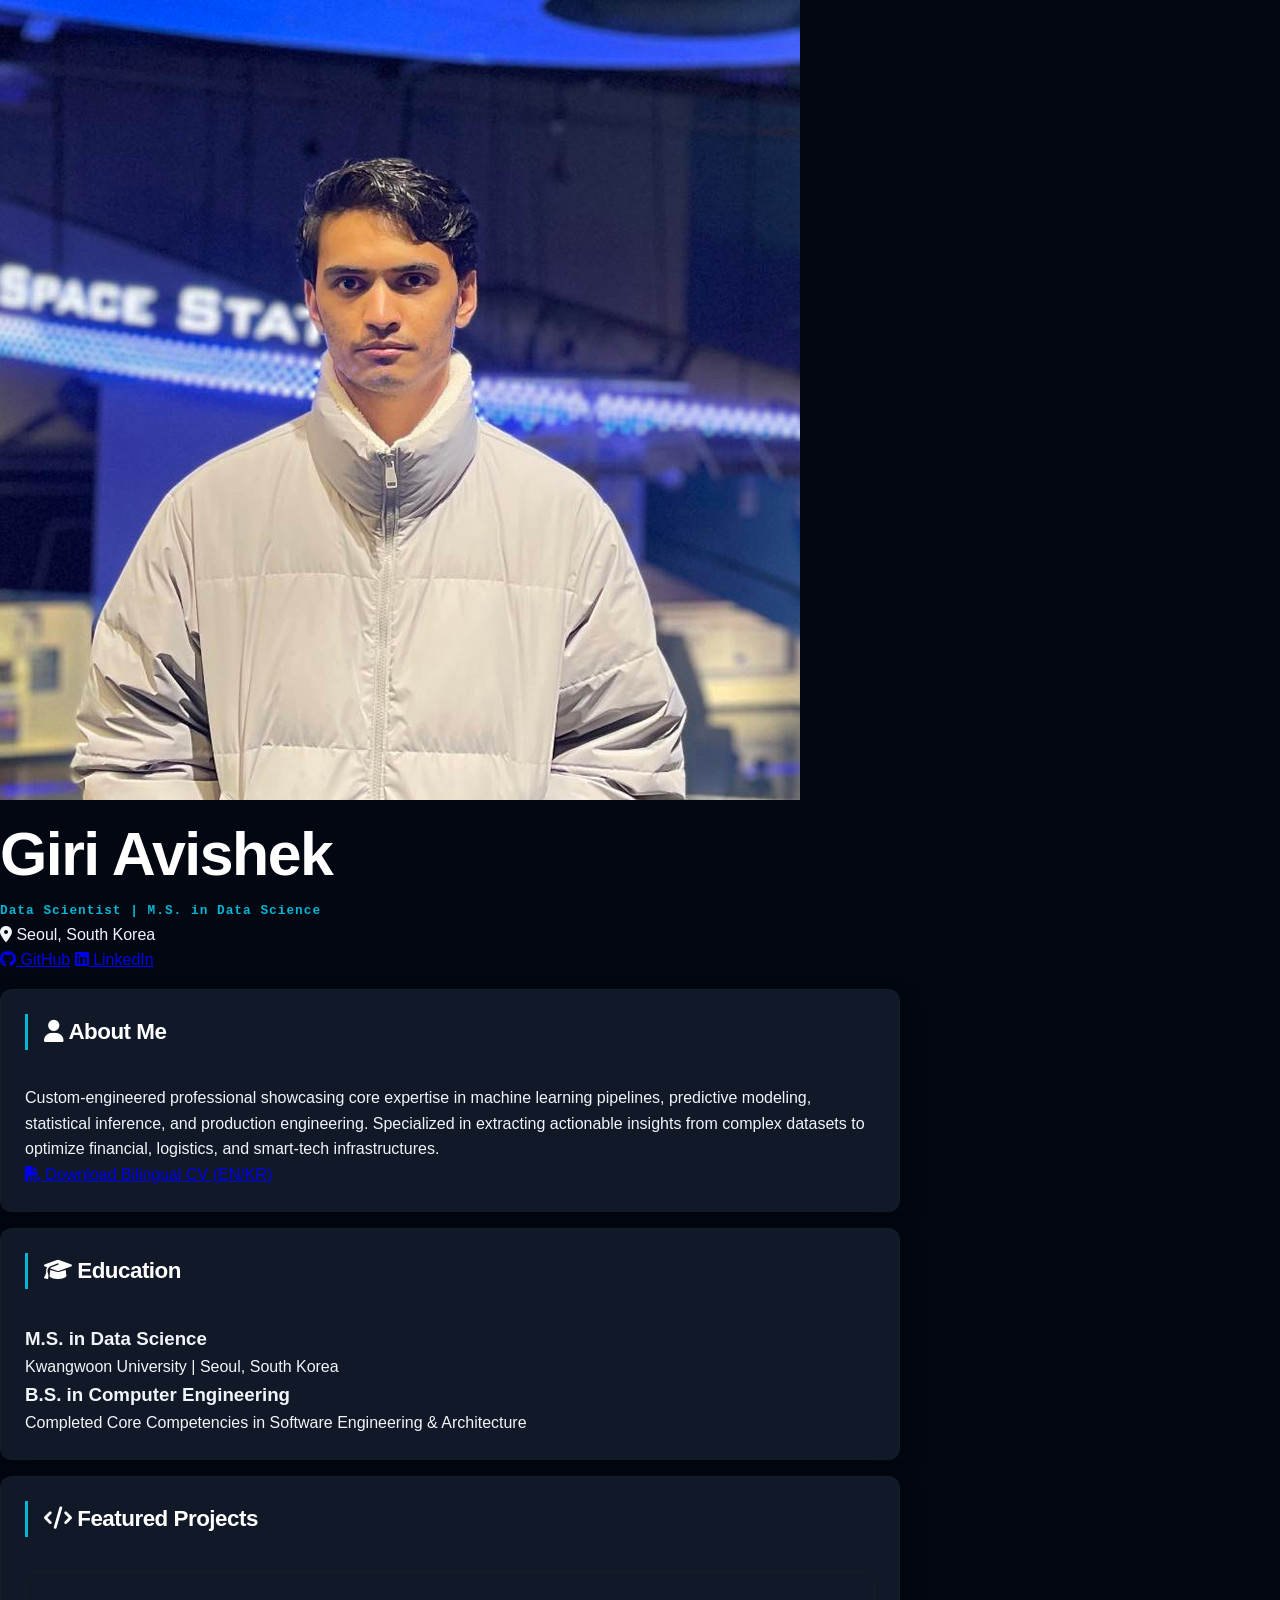
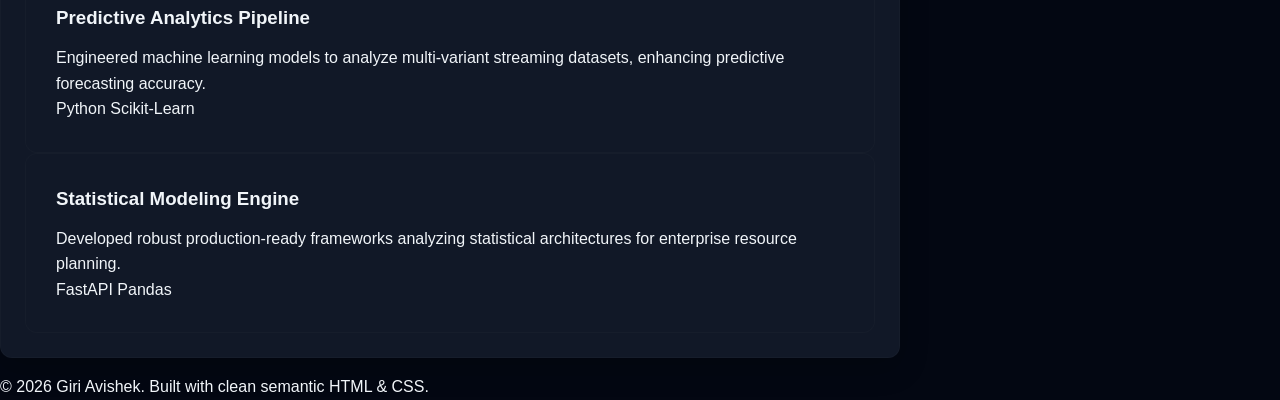
==== index.html @ 04965a8e "Update index.html" ====
<!DOCTYPE html>
<html lang="en">
<head>
    <meta charset="UTF-8">
    <meta name="viewport" content="width=device-width, initial-scale=1.0">
    <title>Giri Avishek | Data Science Portfolio</title>
    <link rel="stylesheet" href="static/style.css">
    <link rel="stylesheet" href="https://cdnjs.cloudflare.com/ajax/libs/font-awesome/6.4.0/css/all.min.css">
</head>
<body>

    <header class="profile-header">
        <div class="container">
            <img src="static/photo.jpg" alt="Giri Avishek" class="profile-img">
            
            <h1>Giri Avishek</h1>
            <p class="subtitle">Data Scientist | M.S. in Data Science</p>
            <p class="location"><i class="fa-solid fa-location-dot"></i> Seoul, South Korea</p>
            
            <div class="social-links">
                <a href="https://github.com/Avi109" target="_blank"><i class="fa-brands fa-github"></i> GitHub</a>
                <a href="#" target="_blank"><i class="fa-brands fa-linkedin"></i> LinkedIn</a>
            </div>
        </div>
    </header>

    <main class="container">
        
        <section class="card">
            <h2><i class="fa-solid fa-user"></i> About Me</h2>
            <p>
                Custom-engineered professional showcasing core expertise in machine learning pipelines, 
                predictive modeling, statistical inference, and production engineering. Specialized in 
                extracting actionable insights from complex datasets to optimize financial, logistics, 
                and smart-tech infrastructures.
            </p>
            <div class="cta-container">
                <a href="static/Giri_Avishek_Bilingual_CV.pdf" download class="btn-download">
                    <i class="fa-solid fa-file-pdf"></i> Download Bilingual CV (EN/KR)
                </a>
            </div>
        </section>

        <section class="card">
            <h2><i class="fa-solid fa-graduation-cap"></i> Education</h2>
            <div class="timeline-item">
                <h3>M.S. in Data Science</h3>
                <p class="meta">Kwangwoon University | Seoul, South Korea</p>
            </div>
            <div class="timeline-item">
                <h3>B.S. in Computer Engineering</h3>
                <p class="meta">Completed Core Competencies in Software Engineering & Architecture</p>
            </div>
        </section>

        <section class="card">
            <h2><i class="fa-solid fa-code"></i> Featured Projects</h2>
            
            <div class="project-grid">
                <div class="project-card">
                    <h3>Predictive Analytics Pipeline</h3>
                    <p>Engineered machine learning models to analyze multi-variant streaming datasets, enhancing predictive forecasting accuracy.</p>
                    <span class="tech-badge">Python</span> <span class="tech-badge">Scikit-Learn</span>
                </div>
                
                <div class="project-card">
                    <h3>Statistical Modeling Engine</h3>
                    <p>Developed robust production-ready frameworks analyzing statistical architectures for enterprise resource planning.</p>
                    <span class="tech-badge">FastAPI</span> <span class="tech-badge">Pandas</span>
                </div>
            </div>
        </section>

    </main>

    <footer>
        <p>&copy; 2026 Giri Avishek. Built with clean semantic HTML & CSS.</p>
    </footer>

</body>
</html>
---- static/style.css ----
/* ==========================================================================
   1. Reset and Global Typography Variables
   ========================================================================== */
* { 
    margin: 0; 
    padding: 0; 
    box-sizing: border-box; 
}

html { 
    scroll-behavior: smooth; 
    background-color: #030712; /* Rich Obsidian Base */
}

body { 
    background-color: #030712; 
    color: #f1f5f9; /* Clean text contrast */
    font-family: 'Plus Jakarta Sans', -apple-system, sans-serif; 
    line-height: 1.6; 
    -webkit-font-smoothing: antialiased;
}

/* ==========================================================================
   2. Modern Glass Navigation
   ========================================================================== */
nav { 
    position: sticky; 
    top: 0; 
    background: rgba(3, 7, 18, 0.85);
    backdrop-filter: blur(12px);
    -webkit-backdrop-filter: blur(12px);
    padding: 1.25rem 10%; 
    display: flex; 
    justify-content: space-between; 
    align-items: center; 
    border-bottom: 1px solid rgba(255, 255, 255, 0.05); 
    z-index: 1000;
}

.nav-logo {
    font-weight: 700;
    letter-spacing: -0.5px;
    color: #fff;
}

.nav-links a { 
    color: #94a3b8; 
    text-decoration: none; 
    margin-left: 30px; 
    font-size: 0.85rem; 
    font-weight: 500;
    transition: color 0.25s ease; 
}

.nav-links a:hover { 
    color: #06b6d4; /* Vibrant Cyan Accent */
}

/* ==========================================================================
   3. Refined Hero Layout
   ========================================================================== */
.hero-section { 
    display: flex; 
    align-items: center; 
    justify-content: space-between; 
    gap: 80px; 
    padding: 120px 10%; 
    max-width: 1200px; 
    margin: 0 auto; 
}

.hero-content { 
    flex: 1; 
}

.hero-sidebar { 
    flex: 0 0 250px; 
    text-align: center; 
}

.subtitle { 
    color: #06b6d4; 
    font-family: 'JetBrains Mono', monospace;
    font-weight: 600; 
    letter-spacing: 1px; 
    font-size: 0.8rem; 
}

h1 { 
    font-size: 3.8rem; 
    font-weight: 700;
    letter-spacing: -1.5px;
    margin: 15px 0; 
    color: #fff; 
    line-height: 1.05; 
}

.tagline { 
    font-size: 1.35rem; 
    font-weight: 500;
    color: #e2e8f0; 
    margin-bottom: 24px; 
    line-height: 1.4;
}

.bio { 
    color: #94a3b8; 
    margin-bottom: 35px; 
    font-size: 1rem;
}

/* ==========================================================================
   4. Profile Avatar Canvas Component
   ========================================================================== */
.avatar-container {
    position: relative;
    display: inline-block;
}

.profile-pic { 
    width: 240px; 
    height: 240px; 
    border-radius: 50%; /* Modern Circular Framing */
    object-fit: cover; 
    border: 1px solid rgba(255, 255, 255, 0.1); 
    box-shadow: 0 20px 40px rgba(0, 0, 0, 0.4);
}

.upload-form { 
    margin-top: 24px; 
    display: flex; 
    flex-direction: column; 
    gap: 10px; 
    align-items: center;
}

.upload-label { 
    cursor: pointer; 
    color: #06b6d4; 
    font-family: 'JetBrains Mono', monospace;
    font-size: 0.75rem; 
    font-weight: 600;
    transition: opacity 0.2s ease;
}

.upload-label:hover { opacity: 0.8; }
#file-input { display: none; }

.btn-save-photo {
    background: rgba(255, 255, 255, 0.05);
    border: 1px solid rgba(255, 255, 255, 0.1);
    color: #fff;
    padding: 6px 14px;
    border-radius: 20px;
    font-size: 0.75rem;
    cursor: pointer;
    transition: all 0.2s ease;
}
.btn-save-photo:hover { background: rgba(255, 255, 255, 0.1); }

/* ==========================================================================
   5. Clean Modular Sections & General System Layout
   ========================================================================== */
section { 
    max-width: 900px; 
    margin: 0 auto 80px; 
    padding: 60px 45px; 
    background: #0b0f19; /* High contrast Dark Slate Card Container */
    border-radius: 16px; 
    border: 1px solid rgba(255, 255, 255, 0.04); 
    box-shadow: 0 10px 30px rgba(0,0,0,0.2);
}

h2 { 
    color: #fff; 
    font-size: 1.4rem;
    font-weight: 700;
    margin-bottom: 35px; 
    border-left: 3px solid #06b6d4; 
    padding-left: 16px; 
    letter-spacing: -0.5px;
}

.card { 
    padding: 24px; 
    background: #111827; /* Stratified deeper nest */
    margin: 16px 0; 
    border-radius: 12px; 
    border: 1px solid rgba(255, 255, 255, 0.02);
}

.card-header {
    display: flex;
    justify-content: space-between;
    align-items: flex-start;
    flex-wrap: wrap;
    gap: 10px;
}

.card-header h3 {
    color: #fff;
    font-size: 1.1rem;
    font-weight: 600;
}

/* Minimalist technical lists styling */
.clean-list {
    margin-top: 14px;
    list-style: none;
}

.clean-list li {
    color: #94a3b8;
    margin-bottom: 8px;
    font-size: 0.95rem;
    position: relative;
    padding-left: 18px;
}

.clean-list li::before {
    content: "—";
    position: absolute;
    left: 0;
    color: #06b6d4;
}

.date-location {
    color: #06b6d4;
    font-family: 'JetBrains Mono', monospace;
    font-size: 0.8rem;
    font-weight: 600;
}

/* ==========================================================================
   6. Capabilities Grid
   ========================================================================== */
.skills-grid {
    display: grid;
    grid-template-columns: repeat(auto-fit, minmax(350px, 1fr));
    gap: 20px;
}

.skills-card {
    padding: 25px;
    background: #111827;
    border-radius: 12px;
    border: 1px solid rgba(255, 255, 255, 0.02);
}

.skills-card h3 {
    color: #fff;
    font-size: 1.05rem;
    margin-bottom: 16px;
    font-weight: 600;
}

.tags {
    display: flex;
    flex-wrap: wrap;
    gap: 8px;
}

.tag {
    background: rgba(255, 255, 255, 0.03);
    color: #cbd5e1;
    padding: 6px 12px;
    border-radius: 6px;
    font-size: 0.8rem;
    font-weight: 500;
    font-family: 'JetBrains Mono', monospace;
    border: 1px solid rgba(255, 255, 255, 0.05);
    transition: all 0.25s ease;
}

.tag:hover {
    border-color: #06b6d4;
    color: #fff;
    background: rgba(6, 182, 212, 0.06);
}

/* ==========================================================================
   7. Communications & Language Cards
   ========================================================================== */
.languages-grid {
    display: grid;
    grid-template-columns: repeat(auto-fit, minmax(180px, 1fr));
    gap: 20px;
}

.language-card {
    padding: 24px;
    background: #111827;
    border-radius: 12px;
    border: 1px solid rgba(255, 255, 255, 0.02);
}

.lang-header {
    display: flex;
    align-items: center;
    gap: 10px;
    margin-bottom: 12px;
}

.lang-header h3 {
    color: #fff;
    font-size: 1.1rem;
    font-weight: 600;
}

.flag { font-size: 1.3rem; }

.lang-badge {
    font-family: 'JetBrains Mono', monospace;
    font-size: 0.7rem;
    font-weight: 600;
    padding: 4px 10px;
    border-radius: 4px;
    margin-bottom: 14px;
    display: inline-block;
}

.lang-badge.native { background: rgba(16, 185, 129, 0.08); color: #34d399; }
.lang-badge.proficiency { background: rgba(6, 182, 212, 0.08); color: #22d3ee; }
.lang-badge.fluent { background: rgba(245, 158, 11, 0.08); color: #fbbf24; }

.lang-desc {
    color: #94a3b8;
    font-size: 0.85rem;
    line-height: 1.5;
}

/* ==========================================================================
   8. Selected Work
   ========================================================================== */
.section-intro {
    color: #94a3b8;
    font-size: 0.95rem;
    margin-bottom: 30px;
}

.projects-list {
    display: flex;
    flex-direction: column;
    gap: 20px;
}

.project-card {
    padding: 30px;
    background: #111827;
    border-radius: 12px;
    border: 1px solid rgba(255, 255, 255, 0.02);
    transition: transform 0.25s ease, border-color 0.25s ease;
}

.project-card:hover {
    border-color: rgba(6, 182, 212, 0.3);
    transform: translateY(-2px);
}

.project-meta {
    display: flex;
    gap: 8px;
    margin-bottom: 14px;
}

.proj-category {
    font-family: 'JetBrains Mono', monospace;
    font-size: 0.7rem;
    font-weight: 600;
    color: #06b6d4;
    background: rgba(6, 182, 212, 0.05);
    padding: 3px 8px;
    border-radius: 4px;
}

.project-card h3 { margin-bottom: 12px; }

.project-link {
    color: #fff;
    text-decoration: none;
    font-size: 1.3rem;
    font-weight: 600;
    transition: color 0.2s ease;
}

.project-link:hover { color: #06b6d4; }
.project-link .arrow { color: #06b6d4; margin-left: 6px; }

.project-desc {
    color: #94a3b8;
    font-size: 0.95rem;
    margin-bottom: 24px;
}

.project-footer {
    display: flex;
    justify-content: space-between;
    align-items: center;
    flex-wrap: wrap;
    gap: 15px;
    border-top: 1px solid rgba(255, 255, 255, 0.05);
    padding-top: 18px;
}

.metric-badge {
    font-family: 'JetBrains Mono', monospace;
    font-size: 0.75rem;
    font-weight: 600;
    padding: 6px 12px;
    border-radius: 6px;
}

.metric-badge.accent { background: rgba(52, 211, 153, 0.06); color: #34d399; }
.metric-badge.shadow { background: rgba(56, 189, 248, 0.06); color: #38bdf8; }

/* ==========================================================================
   9. Next-Gen Forms & Contact Structure Panels
   ========================================================================== */
.contact-section {
    max-width: 1200px;
    background: transparent;
    border: none;
    padding: 60px 0;
    box-shadow: none;
}

.contact-grid {
    display: flex;
    gap: 80px;
    align-items: flex-start;
    flex-wrap: wrap;
}

.contact-left { flex: 1 1 400px; }

.contact-left h2 {
    font-size: 2.8rem;
    border-left: none;
    padding-left: 0;
    letter-spacing: -1.5px;
    margin-bottom: 20px;
}

.contact-lead {
    color: #94a3b8;
    font-size: 1.05rem;
    margin-bottom: 40px;
}

.meta-info-list {
    display: flex;
    flex-direction: column;
    gap: 32px;
}

.meta-info-item {
    display: flex;
    gap: 20px;
}

.meta-icon { font-size: 1.1rem; color: #475569; }

.meta-label {
    display: block;
    font-family: 'JetBrains Mono', monospace;
    font-size: 0.7rem;
    font-weight: 600;
    color: #475569;
    letter-spacing: 1px;
    margin-bottom: 4px;
}

.meta-link, .meta-val {
    color: #e2e8f0;
    font-size: 1rem;
    text-decoration: none;
    transition: color 0.2s ease;
}
a.meta-link:hover { color: #06b6d4; }

/* Form component frame container */
.contact-right {
    flex: 1.2 1 500px;
    background: #0b0f19;
    padding: 45px;
    border-radius: 16px;
    border: 1px solid rgba(255, 255, 255, 0.04);
}

.clean-form {
    display: flex;
    flex-direction: column;
    gap: 24px;
}

.form-row-twin { display: flex; gap: 20px; }
.form-row-twin .field-block { flex: 1; }

.field-block { display: flex; flex-direction: column; gap: 8px; }

.field-block label {
    font-size: 0.85rem;
    font-weight: 500;
    color: #cbd5e1;
}

.field-block input,
.field-block textarea {
    background: #111827;
    border: 1px solid rgba(255, 255, 255, 0.06);
    border-radius: 8px;
    padding: 14px;
    color: #fff;
    font-family: inherit;
    font-size: 0.95rem;
    transition: all 0.25s ease;
}

.field-block input::placeholder,
.field-block textarea::placeholder {
    color: #4b5563;
}

.field-block input:focus,
.field-block textarea:focus {
    outline: none;
    border-color: #06b6d4;
    box-shadow: 0 0 0 1px #06b6d4;
}

.form-submit-btn {
    align-self: flex-start;
    background: #fff;
    color: #030712;
    padding: 14px 28px;
    border: none;
    cursor: pointer;
    border-radius: 8px;
    font-size: 0.95rem;
    font-weight: 600;
    transition: background 0.2s ease;
}

.form-submit-btn:hover { background: #e2e8f0; }

/* ==========================================================================
   10. Global Workspace Footer Workspace Styling (SVG Logos Config)
   ========================================================================== */
.global-footer {
    max-width: 1200px;
    margin: 60px auto 0 auto;
    padding: 40px 0;
    display: flex;
    justify-content: space-between;
    align-items: center;
    border-top: 1px solid rgba(255, 255, 255, 0.05);
}

.copyright { font-size: 0.85rem; color: #475569; }

.footer-social-icons { 
    display: flex; 
    gap: 20px; 
    align-items: center;
}

.social-icon-link {
    color: #64748b;
    text-decoration: none;
    transition: color 0.2s ease, transform 0.2s ease;
    display: inline-flex;
    align-items: center;
    justify-content: center;
}

.social-icon-link:hover { 
    color: #06b6d4; /* Active cyan logo focus tint */
    transform: translateY(-2px);
}

/* ==========================================================================
   11. Primary CTA Buttons 
   ========================================================================== */
.btn-primary { 
    background: #06b6d4; 
    color: #030712; 
    padding: 12px 24px; 
    text-decoration: none; 
    border-radius: 8px; 
    display: inline-block; 
    font-weight: 600;
    font-size: 0.95rem;
    transition: background-color 0.25s ease; 
}

.btn-primary:hover { background-color: #0891b2; }

.btn-secondary { 
    color: #fff; 
    margin-left: 24px; 
    text-decoration: none; 
    border-bottom: 1px solid #fff; 
    font-weight: 500;
    font-size: 0.95rem;
    transition: all 0.25s ease; 
}

.btn-secondary:hover {
    color: #06b6d4;
    border-bottom-color: #06b6d4;
}
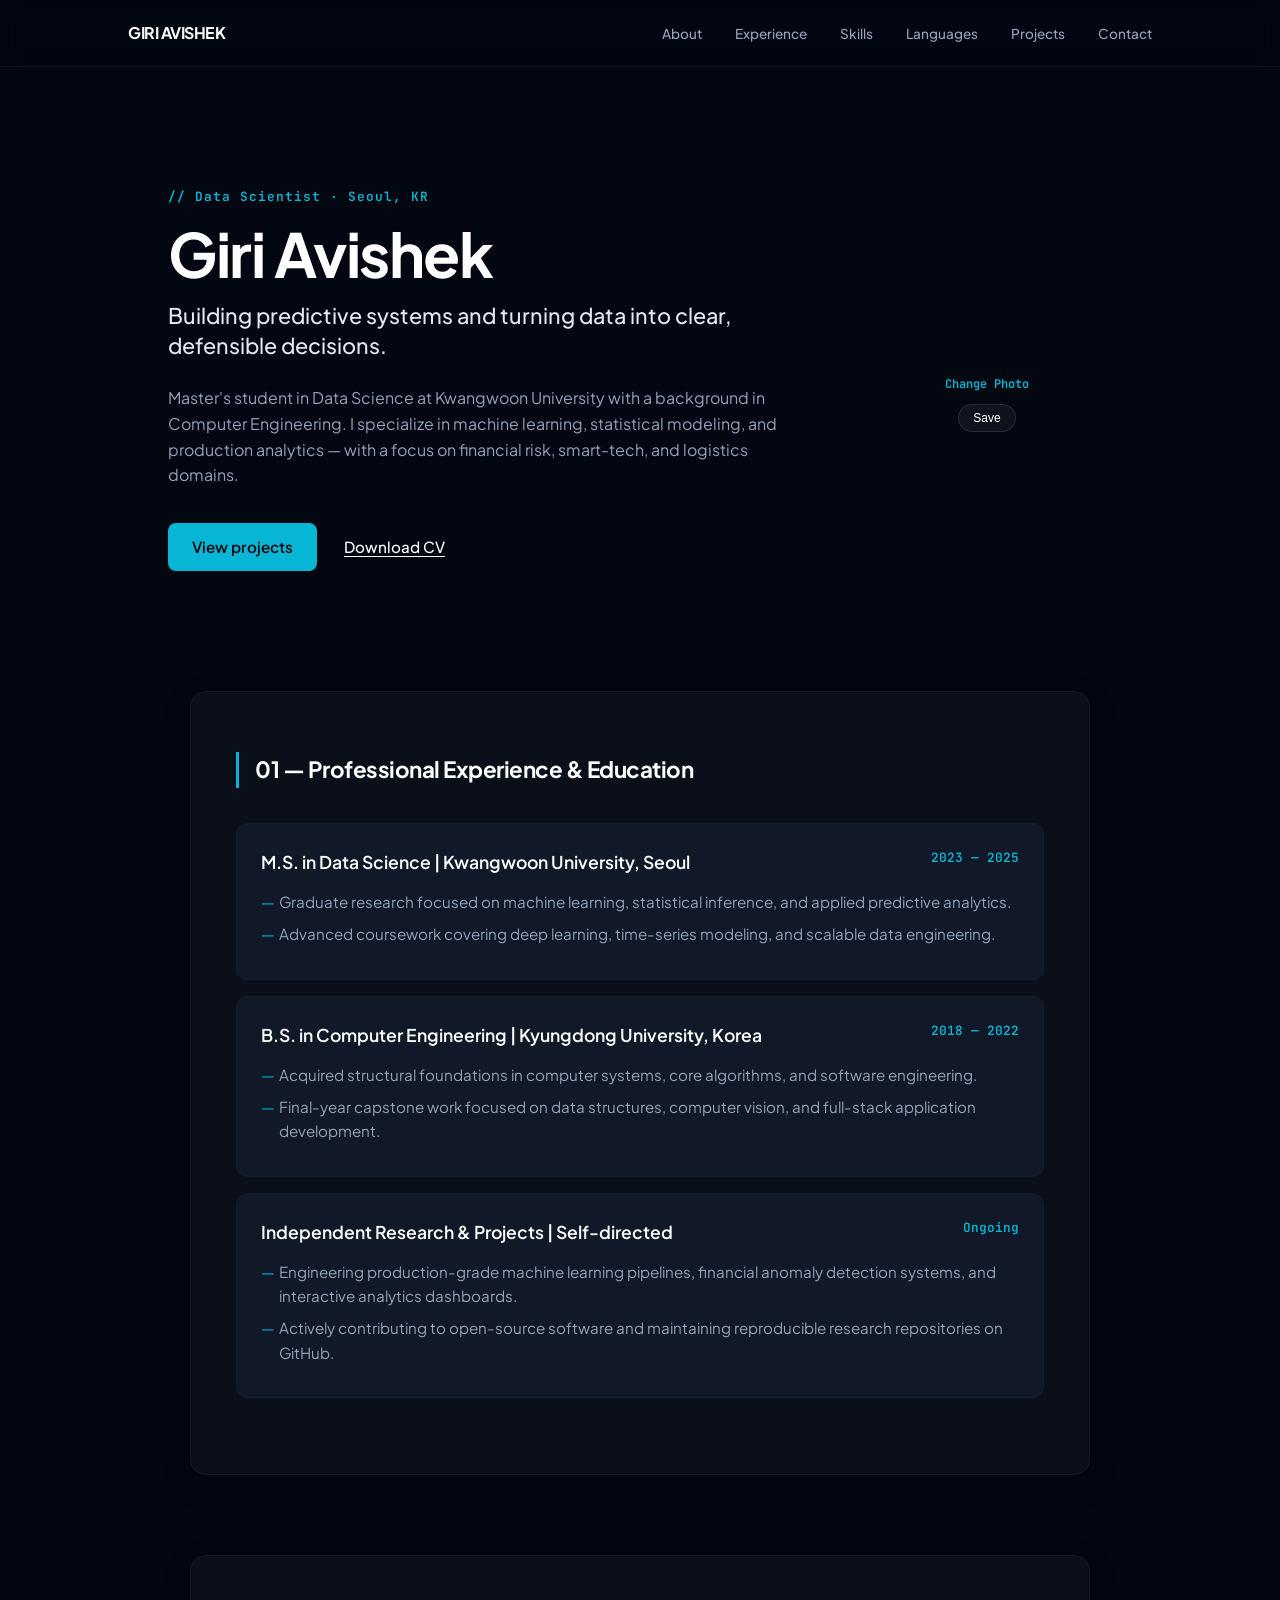
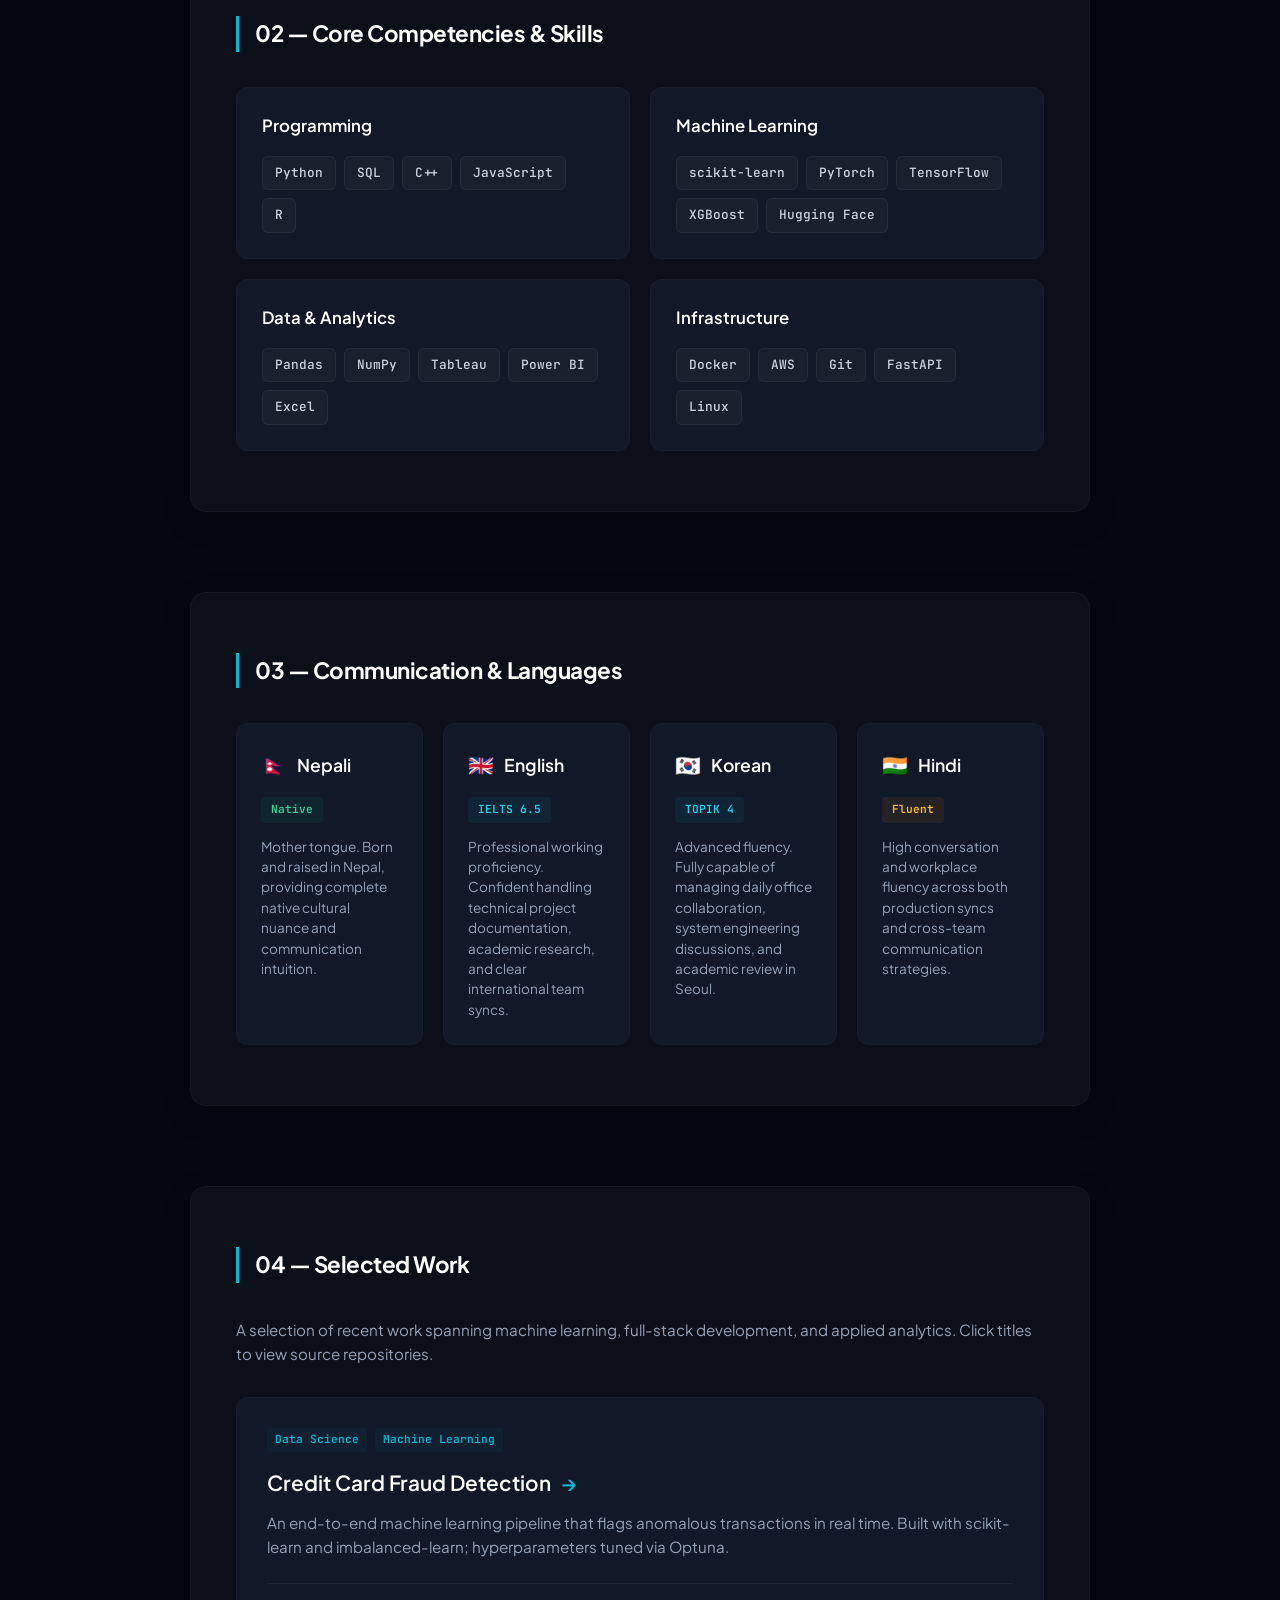
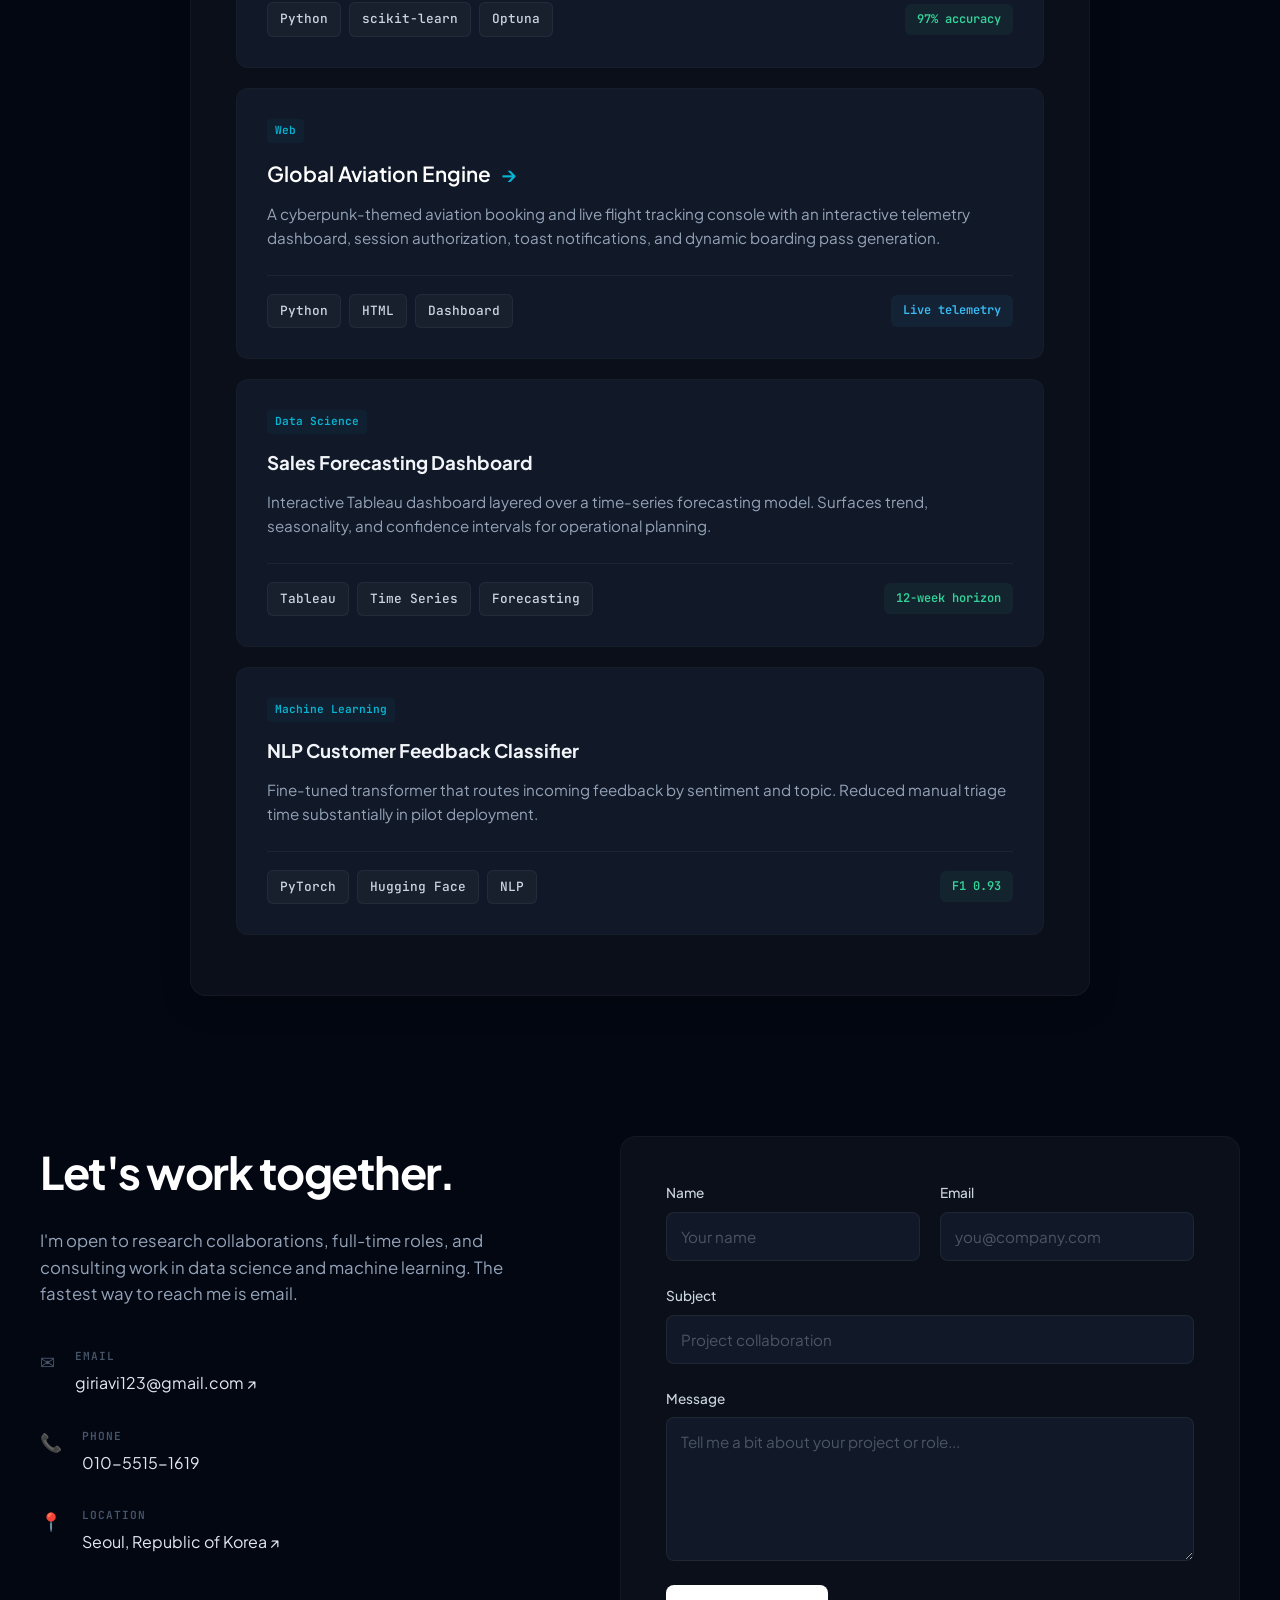
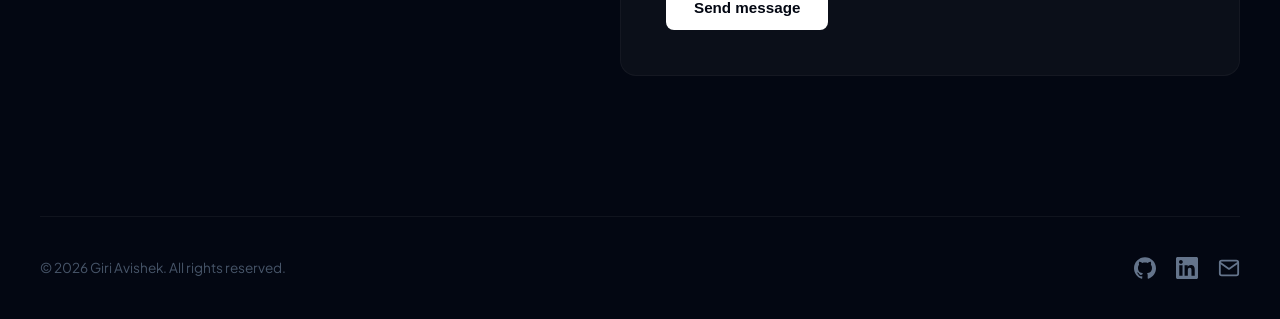
==== commit 1d7a9272: "Update index.html" ====
--- a/index.html
+++ b/index.html
@@ -2,80 +2,342 @@
 <html lang="en">
 <head>
     <meta charset="UTF-8">
-    <meta name="viewport" content="width=device-width, initial-scale=1.0">
-    <title>Giri Avishek | Data Science Portfolio</title>
+    <title>Giri Avishek | Data Scientist</title>
     <link rel="stylesheet" href="static/style.css">
-    <link rel="stylesheet" href="https://cdnjs.cloudflare.com/ajax/libs/font-awesome/6.4.0/css/all.min.css">
+    <link rel="preconnect" href="https://fonts.googleapis.com">
+    <link rel="preconnect" href="https://fonts.gstatic.com" crossorigin>
+    <link href="https://fonts.googleapis.com/css2?family=JetBrains+Mono:wght@400;600&family=Plus+Jakarta+Sans:wght@400;500;600;700&display=swap" rel="stylesheet">
 </head>
 <body>
-
-    <header class="profile-header">
-        <div class="container">
-            <img src="static/photo.jpg" alt="Giri Avishek" class="profile-img">
+    <nav>
+        <strong class="nav-logo">GIRI AVISHEK</strong>
+        <div class="nav-links">
+            <a href="#about">About</a>
+            <a href="#experience">Experience</a>
+            <a href="#skills">Skills</a>
+            <a href="#languages">Languages</a>
+            <a href="#projects">Projects</a>
+            <a href="#contact">Contact</a>
+        </div>
+    </nav>
+
+    <header id="about" class="hero-section">
+        <div class="hero-content">
+            <p class="subtitle">// Data Scientist · Seoul, KR</p>
+            <h1>Giri Avishek</h1>
+            <p class="tagline">Building predictive systems and turning data into clear, defensible decisions.</p>
+            <p class="bio">Master's student in Data Science at Kwangwoon University with a background in Computer Engineering. I specialize in machine learning, statistical modeling, and production analytics — with a focus on financial risk, smart-tech, and logistics domains.</p>
+            <div class="cta-group">
+                <a href="#projects" class="btn-primary">View projects</a>
+                <a href="static/Giri_Avishek_Bilingual_CV.pdf" class="btn-secondary" download="Giri_Avishek_Bilingual_CV.pdf">Download CV</a>
+            </div>
+        </div>
+        <div class="hero-sidebar">
+            <div class="avatar-container">
+                <img src="static/profile.jpg" alt="Profile" class="profile-pic" onerror="this.style.display='none'">
+            </div>
+            <form action="/upload" method="post" enctype="multipart/form-data" class="upload-form">
+                <input type="file" name="file" accept="image/*" id="file-input">
+                <label for="file-input" class="upload-label">Change Photo</label>
+                <button type="submit" class="btn-save-photo">Save</button>
+            </form>
+        </div>
+    </header>
+
+    <section id="experience">
+        <h2>01 — Professional Experience & Education</h2>
+        
+        <div class="card">
+            <div class="card-header">
+                <h3>M.S. in Data Science | Kwangwoon University, Seoul</h3>
+                <span class="date-location">2023 — 2025</span>
+            </div>
+            <ul class="clean-list">
+                <li>Graduate research focused on machine learning, statistical inference, and applied predictive analytics.</li>
+                <li>Advanced coursework covering deep learning, time-series modeling, and scalable data engineering.</li>
+            </ul>
+        </div>
+
+        <div class="card">
+            <div class="card-header">
+                <h3>B.S. in Computer Engineering | Kyungdong University, Korea</h3>
+                <span class="date-location">2018 — 2022</span>
+            </div>
+            <ul class="clean-list">
+                <li>Acquired structural foundations in computer systems, core algorithms, and software engineering.</li>
+                <li>Final-year capstone work focused on data structures, computer vision, and full-stack application development.</li>
+            </ul>
+        </div>
+
+        <div class="card">
+            <div class="card-header">
+                <h3>Independent Research & Projects | Self-directed</h3>
+                <span class="date-location">Ongoing</span>
+            </div>
+            <ul class="clean-list">
+                <li>Engineering production-grade machine learning pipelines, financial anomaly detection systems, and interactive analytics dashboards.</li>
+                <li>Actively contributing to open-source software and maintaining reproducible research repositories on GitHub.</li>
+            </ul>
+        </div>
+    </section>
+
+    <section id="skills">
+        <h2>02 — Core Competencies & Skills</h2>
+        <div class="skills-grid">
             
-            <h1>Giri Avishek</h1>
-            <p class="subtitle">Data Scientist | M.S. in Data Science</p>
-            <p class="location"><i class="fa-solid fa-location-dot"></i> Seoul, South Korea</p>
+            <div class="skills-card">
+                <h3>Programming</h3>
+                <div class="tags">
+                    <span class="tag">Python</span>
+                    <span class="tag">SQL</span>
+                    <span class="tag">C++</span>
+                    <span class="tag">JavaScript</span>
+                    <span class="tag">R</span>
+                </div>
+            </div>
+
+            <div class="skills-card">
+                <h3>Machine Learning</h3>
+                <div class="tags">
+                    <span class="tag">scikit-learn</span>
+                    <span class="tag">PyTorch</span>
+                    <span class="tag">TensorFlow</span>
+                    <span class="tag">XGBoost</span>
+                    <span class="tag">Hugging Face</span>
+                </div>
+            </div>
+
+            <div class="skills-card">
+                <h3>Data & Analytics</h3>
+                <div class="tags">
+                    <span class="tag">Pandas</span>
+                    <span class="tag">NumPy</span>
+                    <span class="tag">Tableau</span>
+                    <span class="tag">Power BI</span>
+                    <span class="tag">Excel</span>
+                </div>
+            </div>
+
+            <div class="skills-card">
+                <h3>Infrastructure</h3>
+                <div class="tags">
+                    <span class="tag">Docker</span>
+                    <span class="tag">AWS</span>
+                    <span class="tag">Git</span>
+                    <span class="tag">FastAPI</span>
+                    <span class="tag">Linux</span>
+                </div>
+            </div>
+
+        </div>
+    </section>
+
+    <section id="languages">
+        <h2>03 — Communication & Languages</h2>
+        <div class="languages-grid">
             
-            <div class="social-links">
-                <a href="https://github.com/Avi109" target="_blank"><i class="fa-brands fa-github"></i> GitHub</a>
-                <a href="#" target="_blank"><i class="fa-brands fa-linkedin"></i> LinkedIn</a>
-            </div>
-        </div>
-    </header>
-
-    <main class="container">
+            <div class="language-card">
+                <div class="lang-header">
+                    <span class="flag">🇳🇵</span>
+                    <h3>Nepali</h3>
+                </div>
+                <div class="lang-badge native">Native</div>
+                <p class="lang-desc">Mother tongue. Born and raised in Nepal, providing complete native cultural nuance and communication intuition.</p>
+            </div>
+
+            <div class="language-card">
+                <div class="lang-header">
+                    <span class="flag">🇬🇧</span>
+                    <h3>English</h3>
+                </div>
+                <div class="lang-badge proficiency">IELTS 6.5</div>
+                <p class="lang-desc">Professional working proficiency. Confident handling technical project documentation, academic research, and clear international team syncs.</p>
+            </div>
+
+            <div class="language-card">
+                <div class="lang-header">
+                    <span class="flag">🇰🇷</span>
+                    <h3>Korean</h3>
+                </div>
+                <div class="lang-badge proficiency">TOPIK 4</div>
+                <p class="lang-desc">Advanced fluency. Fully capable of managing daily office collaboration, system engineering discussions, and academic review in Seoul.</p>
+            </div>
+
+            <div class="language-card">
+                <div class="lang-header">
+                    <span class="flag">🇮🇳</span>
+                    <h3>Hindi</h3>
+                </div>
+                <div class="lang-badge fluent">Fluent</div>
+                <p class="lang-desc">High conversation and workplace fluency across both production syncs and cross-team communication strategies.</p>
+            </div>
+
+        </div>
+    </section>
+
+    <section id="projects">
+        <h2>04 — Selected Work</h2>
+        <p class="section-intro">A selection of recent work spanning machine learning, full-stack development, and applied analytics. Click titles to view source repositories.</p>
         
-        <section class="card">
-            <h2><i class="fa-solid fa-user"></i> About Me</h2>
-            <p>
-                Custom-engineered professional showcasing core expertise in machine learning pipelines, 
-                predictive modeling, statistical inference, and production engineering. Specialized in 
-                extracting actionable insights from complex datasets to optimize financial, logistics, 
-                and smart-tech infrastructures.
-            </p>
-            <div class="cta-container">
-                <a href="static/Giri_Avishek_Bilingual_CV.pdf" download class="btn-download">
-                    <i class="fa-solid fa-file-pdf"></i> Download Bilingual CV (EN/KR)
-                </a>
-            </div>
-        </section>
-
-        <section class="card">
-            <h2><i class="fa-solid fa-graduation-cap"></i> Education</h2>
-            <div class="timeline-item">
-                <h3>M.S. in Data Science</h3>
-                <p class="meta">Kwangwoon University | Seoul, South Korea</p>
-            </div>
-            <div class="timeline-item">
-                <h3>B.S. in Computer Engineering</h3>
-                <p class="meta">Completed Core Competencies in Software Engineering & Architecture</p>
-            </div>
-        </section>
-
-        <section class="card">
-            <h2><i class="fa-solid fa-code"></i> Featured Projects</h2>
+        <div class="projects-list">
             
-            <div class="project-grid">
-                <div class="project-card">
-                    <h3>Predictive Analytics Pipeline</h3>
-                    <p>Engineered machine learning models to analyze multi-variant streaming datasets, enhancing predictive forecasting accuracy.</p>
-                    <span class="tech-badge">Python</span> <span class="tech-badge">Scikit-Learn</span>
-                </div>
+            <div class="project-card">
+                <div class="project-meta">
+                    <span class="proj-category">Data Science</span>
+                    <span class="proj-category">Machine Learning</span>
+                </div>
+                <h3>
+                    <a href="https://github.com/Avi109/credit-card-fraud-detection-python" target="_blank" class="project-link">
+                        Credit Card Fraud Detection <span class="arrow">→</span>
+                    </a>
+                </h3>
+                <p class="project-desc">An end-to-end machine learning pipeline that flags anomalous transactions in real time. Built with scikit-learn and imbalanced-learn; hyperparameters tuned via Optuna.</p>
+                <div class="project-footer">
+                    <div class="tags">
+                        <span class="tag">Python</span>
+                        <span class="tag">scikit-learn</span>
+                        <span class="tag">Optuna</span>
+                    </div>
+                    <div class="metric-badge accent">97% accuracy</div>
+                </div>
+            </div>
+
+            <div class="project-card">
+                <div class="project-meta">
+                    <span class="proj-category">Web</span>
+                </div>
+                <h3>
+                    <a href="https://github.com/Avi109/global-aviation-engine" target="_blank" class="project-link">
+                        Global Aviation Engine <span class="arrow">→</span>
+                    </a>
+                </h3>
+                <p class="project-desc">A cyberpunk-themed aviation booking and live flight tracking console with an interactive telemetry dashboard, session authorization, toast notifications, and dynamic boarding pass generation.</p>
+                <div class="project-footer">
+                    <div class="tags">
+                        <span class="tag">Python</span>
+                        <span class="tag">HTML</span>
+                        <span class="tag">Dashboard</span>
+                    </div>
+                    <div class="metric-badge shadow">Live telemetry</div>
+                </div>
+            </div>
+
+            <div class="project-card">
+                <div class="project-meta">
+                    <span class="proj-category">Data Science</span>
+                </div>
+                <h3>Sales Forecasting Dashboard</h3>
+                <p class="project-desc">Interactive Tableau dashboard layered over a time-series forecasting model. Surfaces trend, seasonality, and confidence intervals for operational planning.</p>
+                <div class="project-footer">
+                    <div class="tags">
+                        <span class="tag">Tableau</span>
+                        <span class="tag">Time Series</span>
+                        <span class="tag">Forecasting</span>
+                    </div>
+                    <div class="metric-badge accent">12-week horizon</div>
+                </div>
+            </div>
+
+            <div class="project-card">
+                <div class="project-meta">
+                    <span class="proj-category">Machine Learning</span>
+                </div>
+                <h3>NLP Customer Feedback Classifier</h3>
+                <p class="project-desc">Fine-tuned transformer that routes incoming feedback by sentiment and topic. Reduced manual triage time substantially in pilot deployment.</p>
+                <div class="project-footer">
+                    <div class="tags">
+                        <span class="tag">PyTorch</span>
+                        <span class="tag">Hugging Face</span>
+                        <span class="tag">NLP</span>
+                    </div>
+                    <div class="metric-badge accent">F1 0.93</div>
+                </div>
+            </div>
+
+        </div>
+    </section>
+
+    <section id="contact" class="contact-section">
+        <div class="contact-grid">
+            
+            <div class="contact-left">
+                <h2>Let's work together.</h2>
+                <p class="contact-lead">I'm open to research collaborations, full-time roles, and consulting work in data science and machine learning. The fastest way to reach me is email.</p>
                 
-                <div class="project-card">
-                    <h3>Statistical Modeling Engine</h3>
-                    <p>Developed robust production-ready frameworks analyzing statistical architectures for enterprise resource planning.</p>
-                    <span class="tech-badge">FastAPI</span> <span class="tech-badge">Pandas</span>
-                </div>
-            </div>
-        </section>
-
-    </main>
-
-    <footer>
-        <p>&copy; 2026 Giri Avishek. Built with clean semantic HTML & CSS.</p>
+                <div class="meta-info-list">
+                    <div class="meta-info-item">
+                        <span class="meta-icon">✉</span>
+                        <div>
+                            <span class="meta-label">EMAIL</span>
+                            <a href="mailto:giriavi123@gmail.com" class="meta-link">giriavi123@gmail.com ↗</a>
+                        </div>
+                    </div>
+                    <div class="meta-info-item">
+                        <span class="meta-icon">📞</span>
+                        <div>
+                            <span class="meta-label">PHONE</span>
+                            <a href="tel:01055151619" class="meta-link">010-5515-1619</a>
+                        </div>
+                    </div>
+                    <div class="meta-info-item">
+                        <span class="meta-icon">📍</span>
+                        <div>
+                            <span class="meta-label">LOCATION</span>
+                            <a href="http://googleusercontent.com/maps.google.com/3" target="_blank" class="meta-link">Seoul, Republic of Korea ↗</a>
+                        </div>
+                    </div>
+                </div>
+            </div>
+
+            <div class="contact-right">
+                <form action="#" method="POST" class="clean-form">
+                    <div class="form-row-twin">
+                        <div class="field-block">
+                            <label for="name">Name</label>
+                            <input type="text" id="name" name="name" placeholder="Your name" required>
+                        </div>
+                        <div class="field-block">
+                            <label for="email">Email</label>
+                            <input type="email" id="email" name="email" placeholder="you@company.com" required>
+                        </div>
+                    </div>
+                    
+                    <div class="field-block">
+                        <label for="subject">Subject</label>
+                        <input type="text" id="subject" name="subject" placeholder="Project collaboration" required>
+                    </div>
+                    
+                    <div class="field-block">
+                        <label for="message">Message</label>
+                        <textarea id="message" name="message" rows="6" placeholder="Tell me a bit about your project or role..." required></textarea>
+                    </div>
+                    
+                    <button type="submit" class="form-submit-btn">Send message</button>
+                </form>
+            </div>
+        </div>
+    </section>
+
+    <footer class="global-footer">
+        <p class="copyright">© 2026 Giri Avishek. All rights reserved.</p>
+        <div class="footer-social-icons">
+            <a href="https://github.com/Avi109" target="_blank" title="GitHub" class="social-icon-link">
+                <svg viewBox="0 0 24 24" width="22" height="22" fill="currentColor">
+                    <path d="M12 .297c-6.63 0-12 5.373-12 12 0 5.303 3.438 9.8 8.205 11.385.6.113.82-.258.82-.577 0-.285-.01-1.04-.015-2.04-3.338.724-4.042-1.61-4.042-1.61C4.422 18.07 3.633 17.7 3.633 17.7c-1.087-.744.084-.729.084-.729 1.205.084 1.838 1.236 1.838 1.236 1.07 1.835 2.809 1.305 3.495.998.108-.776.417-1.305.76-1.605-2.665-.3-5.466-1.332-5.466-5.93 0-1.31.465-2.38 1.235-3.22-.135-.303-.54-1.523.105-3.176 0 0 1.005-.322 3.3 1.23.96-.267 1.98-.399 3-.405 1.02.006 2.04.138 3 .405 2.28-1.552 3.285-1.23 3.285-1.23.645 1.653.24 2.873.12 3.176.765.84 1.23 1.91 1.23 3.22 0 4.61-2.805 5.625-5.475 5.92.42.36.81 1.096.81 2.22 0 1.606-.015 2.896-.015 3.286 0 .315.21.69.825.57C20.565 22.092 24 17.592 24 12.297c0-6.627-5.373-12-12-12"/>
+                </svg>
+            </a>
+            <a href="https://www.linkedin.com/feed/" target="_blank" title="LinkedIn" class="social-icon-link">
+                <svg viewBox="0 0 24 24" width="22" height="22" fill="currentColor">
+                    <path d="M20.447 20.452h-3.554v-5.569c0-1.328-.027-3.037-1.852-3.037-1.853 0-2.136 1.445-2.136 2.939v5.667H9.351V9h3.414v1.561h.046c.477-.9 1.637-1.85 3.37-1.85 3.601 0 4.267 2.37 4.267 5.455v6.286zM5.337 7.433c-1.144 0-2.063-.926-2.063-2.065 0-1.138.92-2.063 2.063-2.063 1.14 0 2.064.925 2.064 2.063 0 1.139-.925 2.065-2.064 2.065zm1.782 13.019H3.555V9h3.564v11.452zM22.225 0H1.771C.792 0 0 .774 0 1.729v20.542C0 23.227.792 24 1.771 24h20.451C23.2 24 24 23.227 24 22.271V1.729C24 .774 23.2 0 22.222 0h.003z"/>
+                </svg>
+            </a>
+            <a href="mailto:giriavi123@gmail.com" title="Email" class="social-icon-link">
+                <svg viewBox="0 0 24 24" width="22" height="22" fill="none" stroke="currentColor" stroke-width="2" stroke-linecap="round" stroke-linejoin="round">
+                    <path d="M4 4h16c1.1 0 2 .9 2 2v12c0 1.1-.9 2-2 2H4c-1.1 0-2-.9-2-2V6c0-1.1.9-2 2-2z"/>
+                    <polyline points="22,6 12,13 2,6"/>
+                </svg>
+            </a>
+        </div>
     </footer>
-
 </body>
 </html>
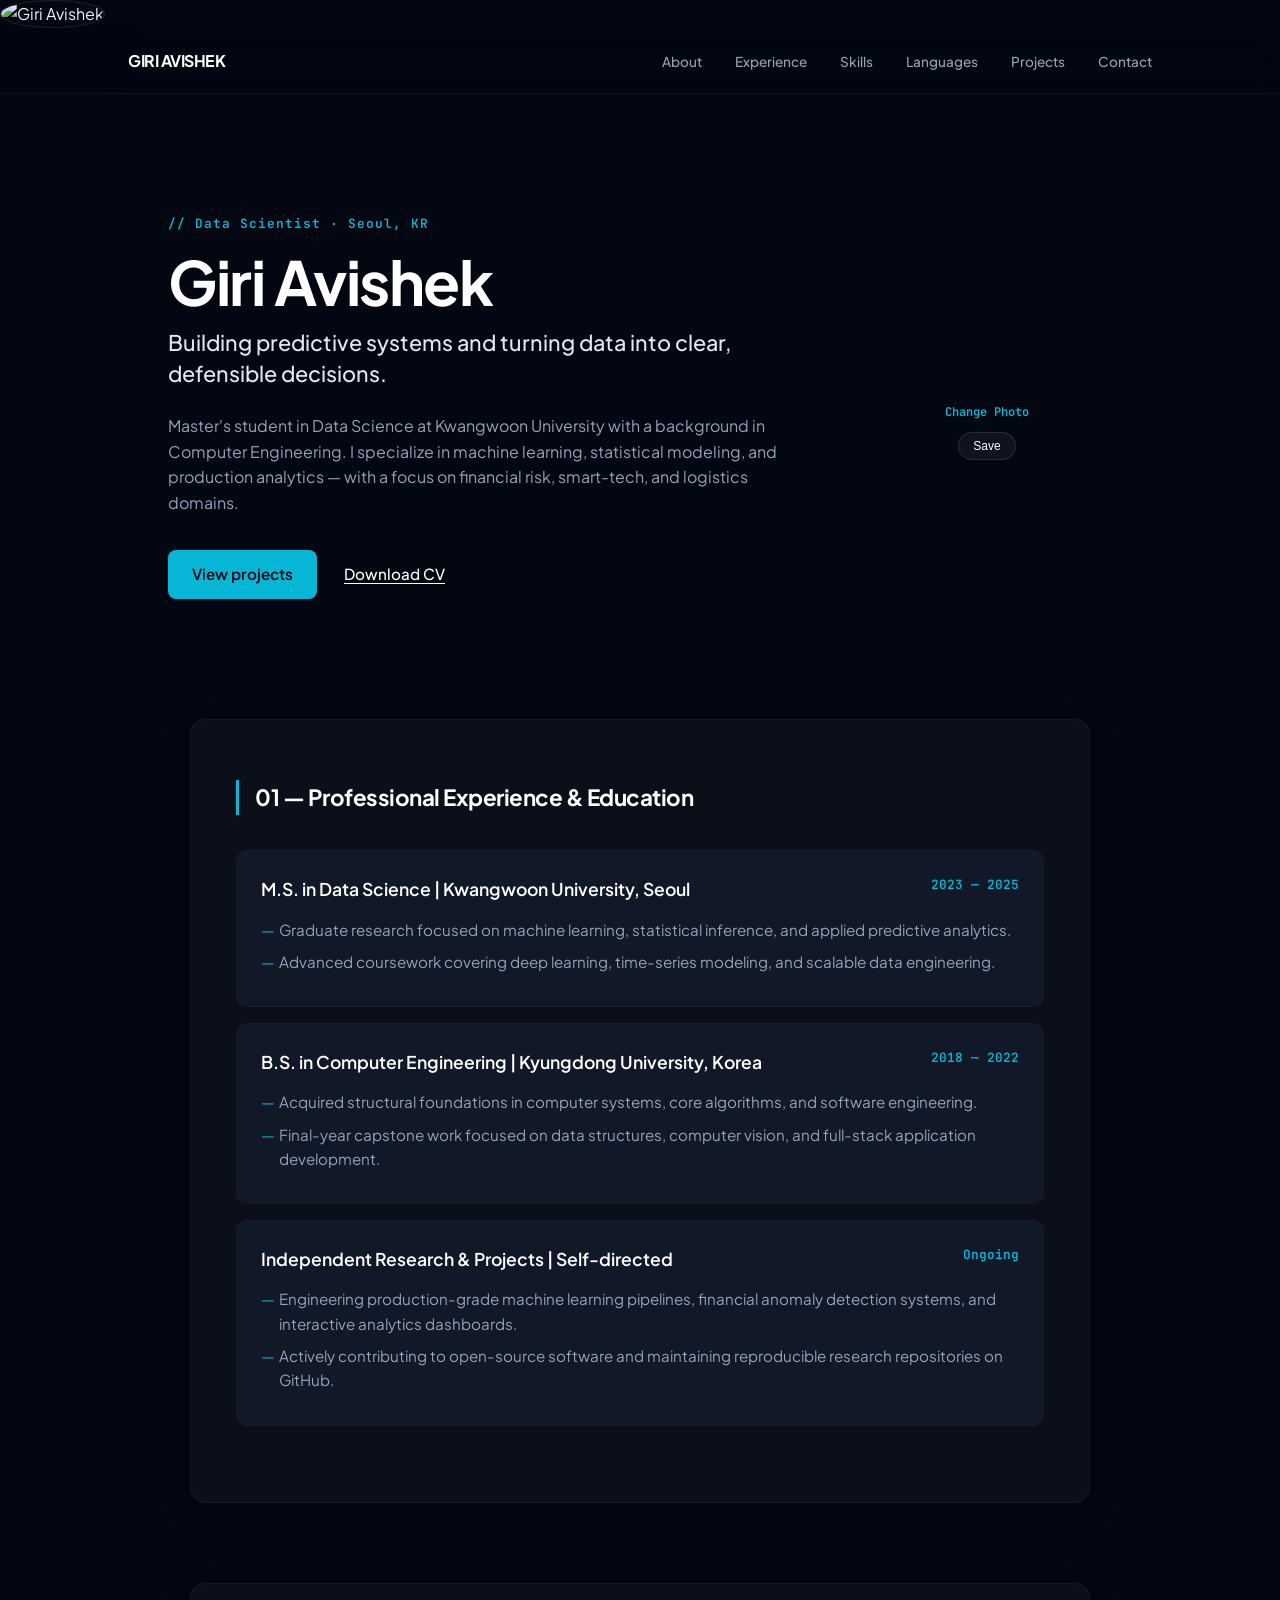
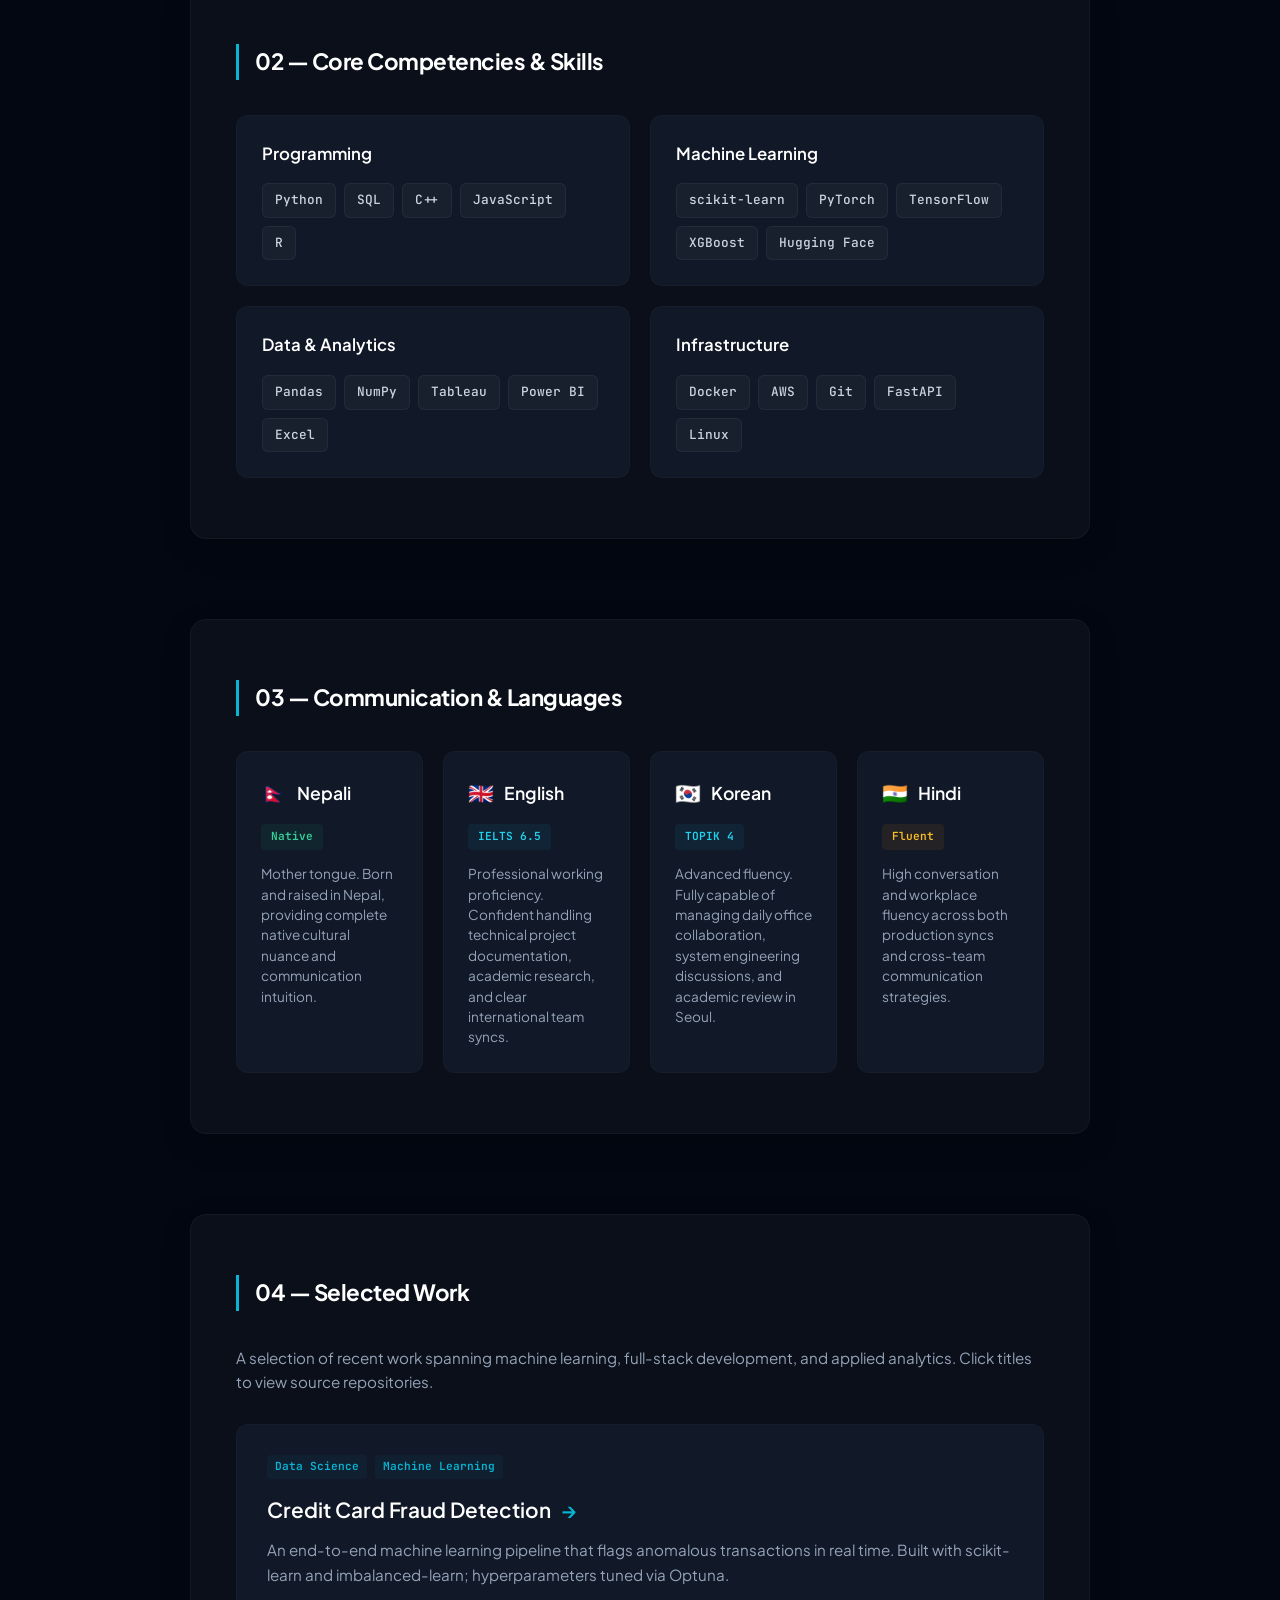
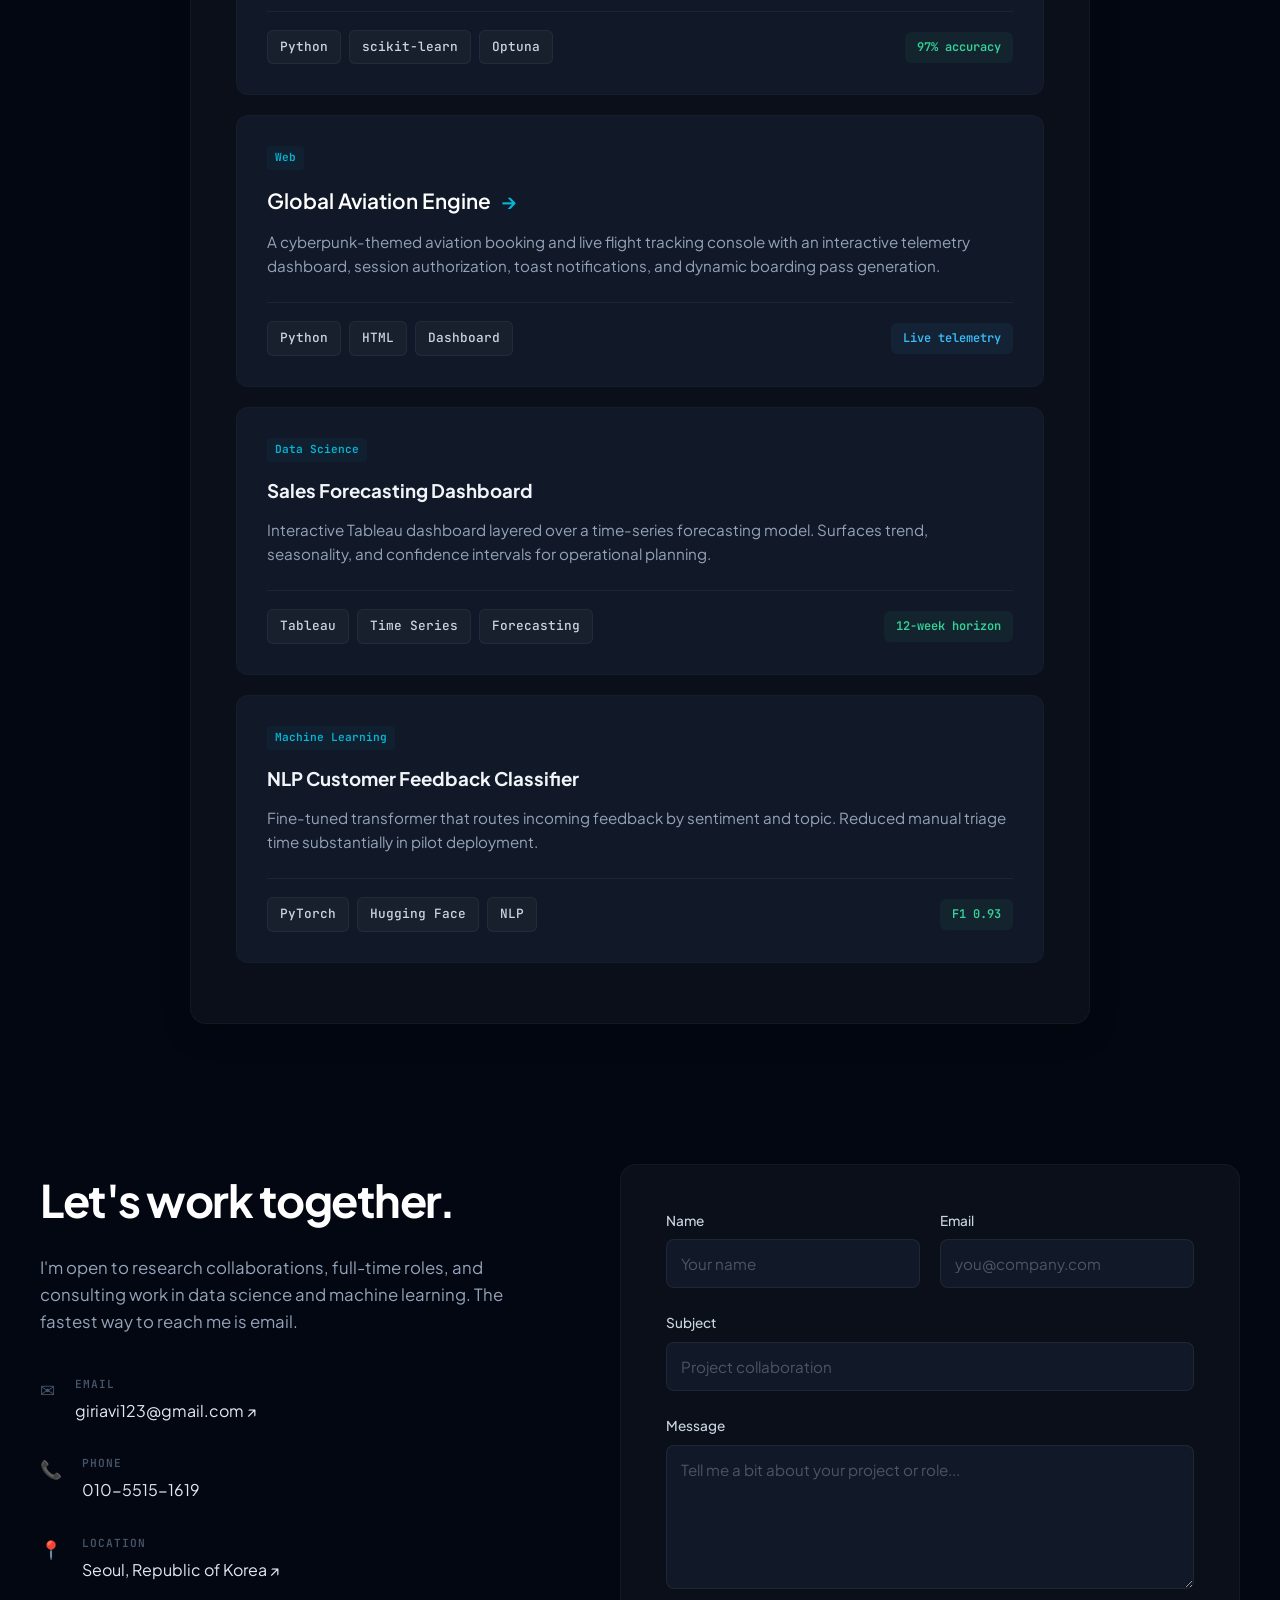
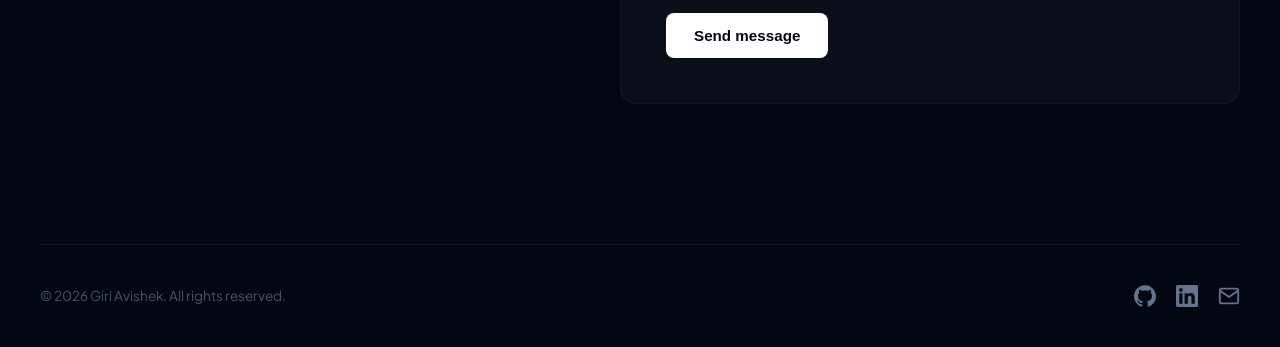
==== commit d949550e: "Update index.html" ====
--- a/index.html
+++ b/index.html
@@ -6,6 +6,7 @@
     <link rel="stylesheet" href="static/style.css">
     <link rel="preconnect" href="https://fonts.googleapis.com">
     <link rel="preconnect" href="https://fonts.gstatic.com" crossorigin>
+    <img src="static/profile.jpg" alt="Giri Avishek" class="profile-pic">
     <link href="https://fonts.googleapis.com/css2?family=JetBrains+Mono:wght@400;600&family=Plus+Jakarta+Sans:wght@400;500;600;700&display=swap" rel="stylesheet">
 </head>
 <body>
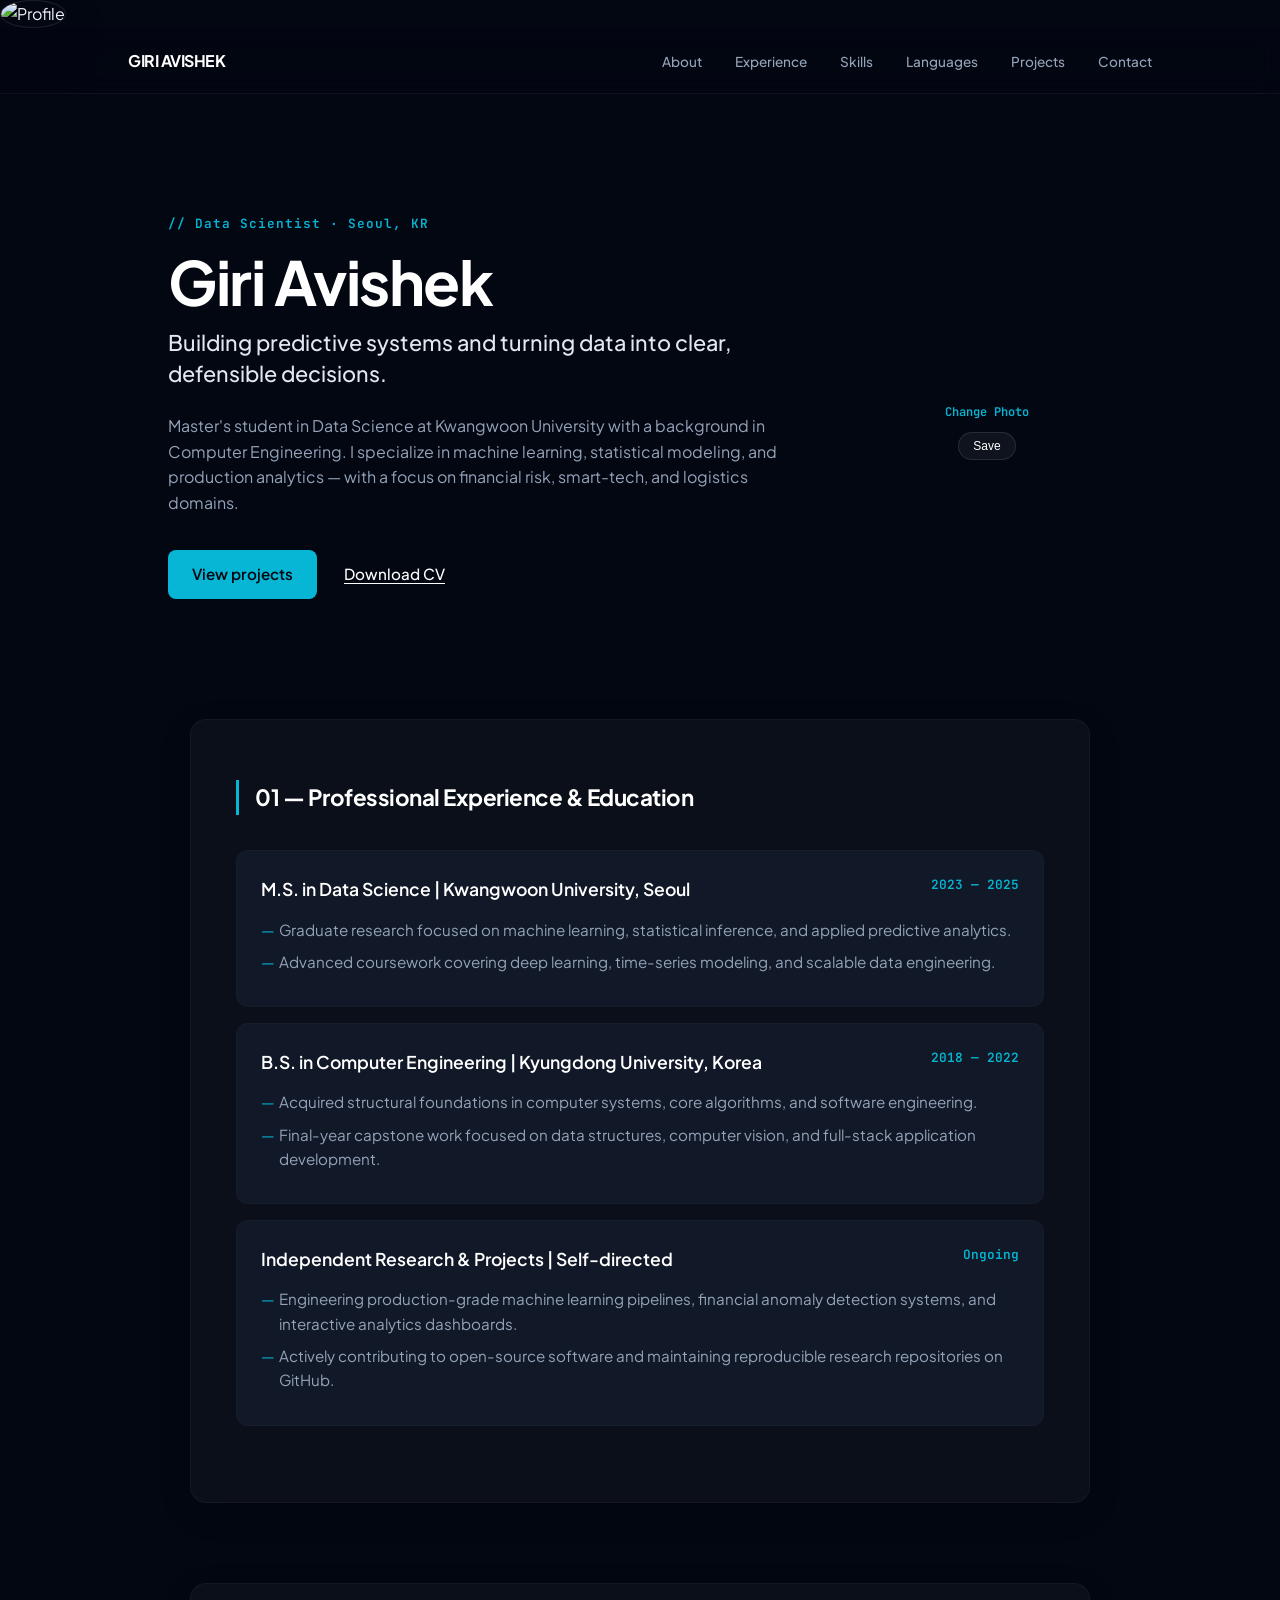
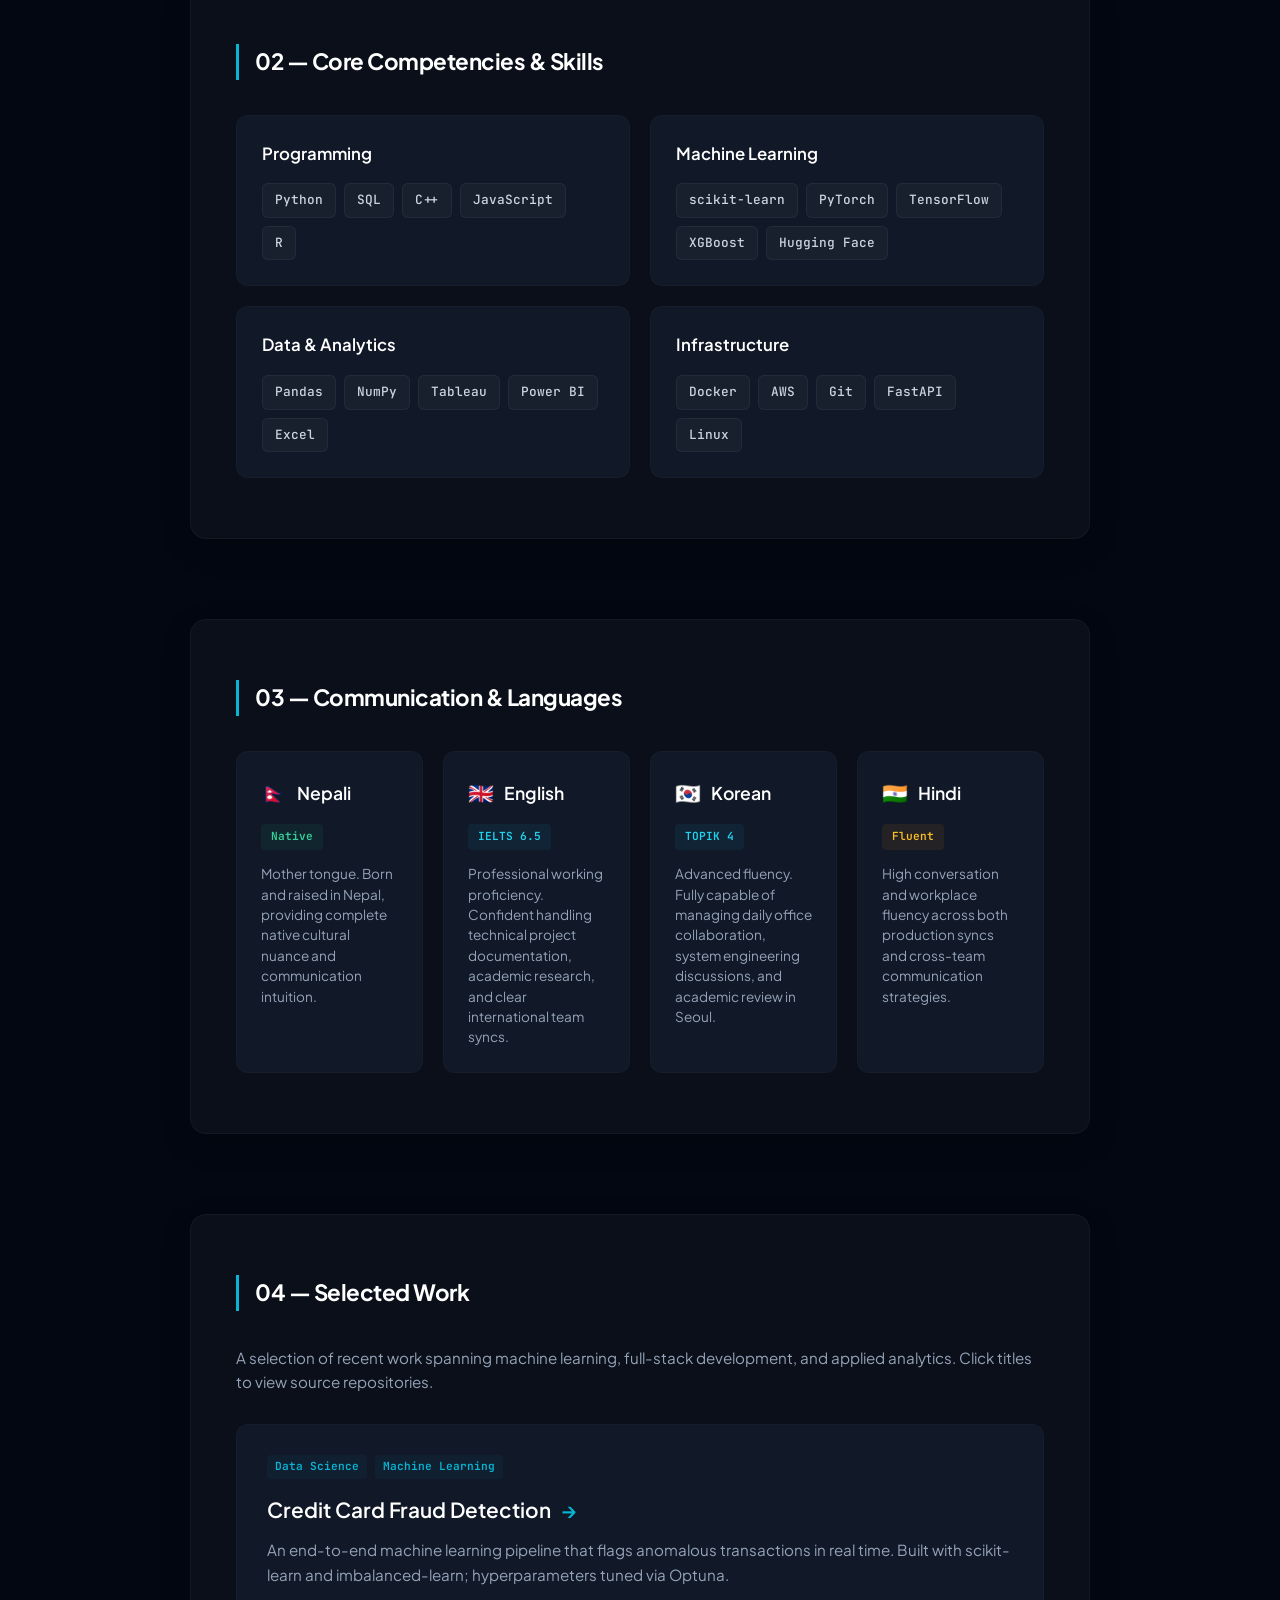
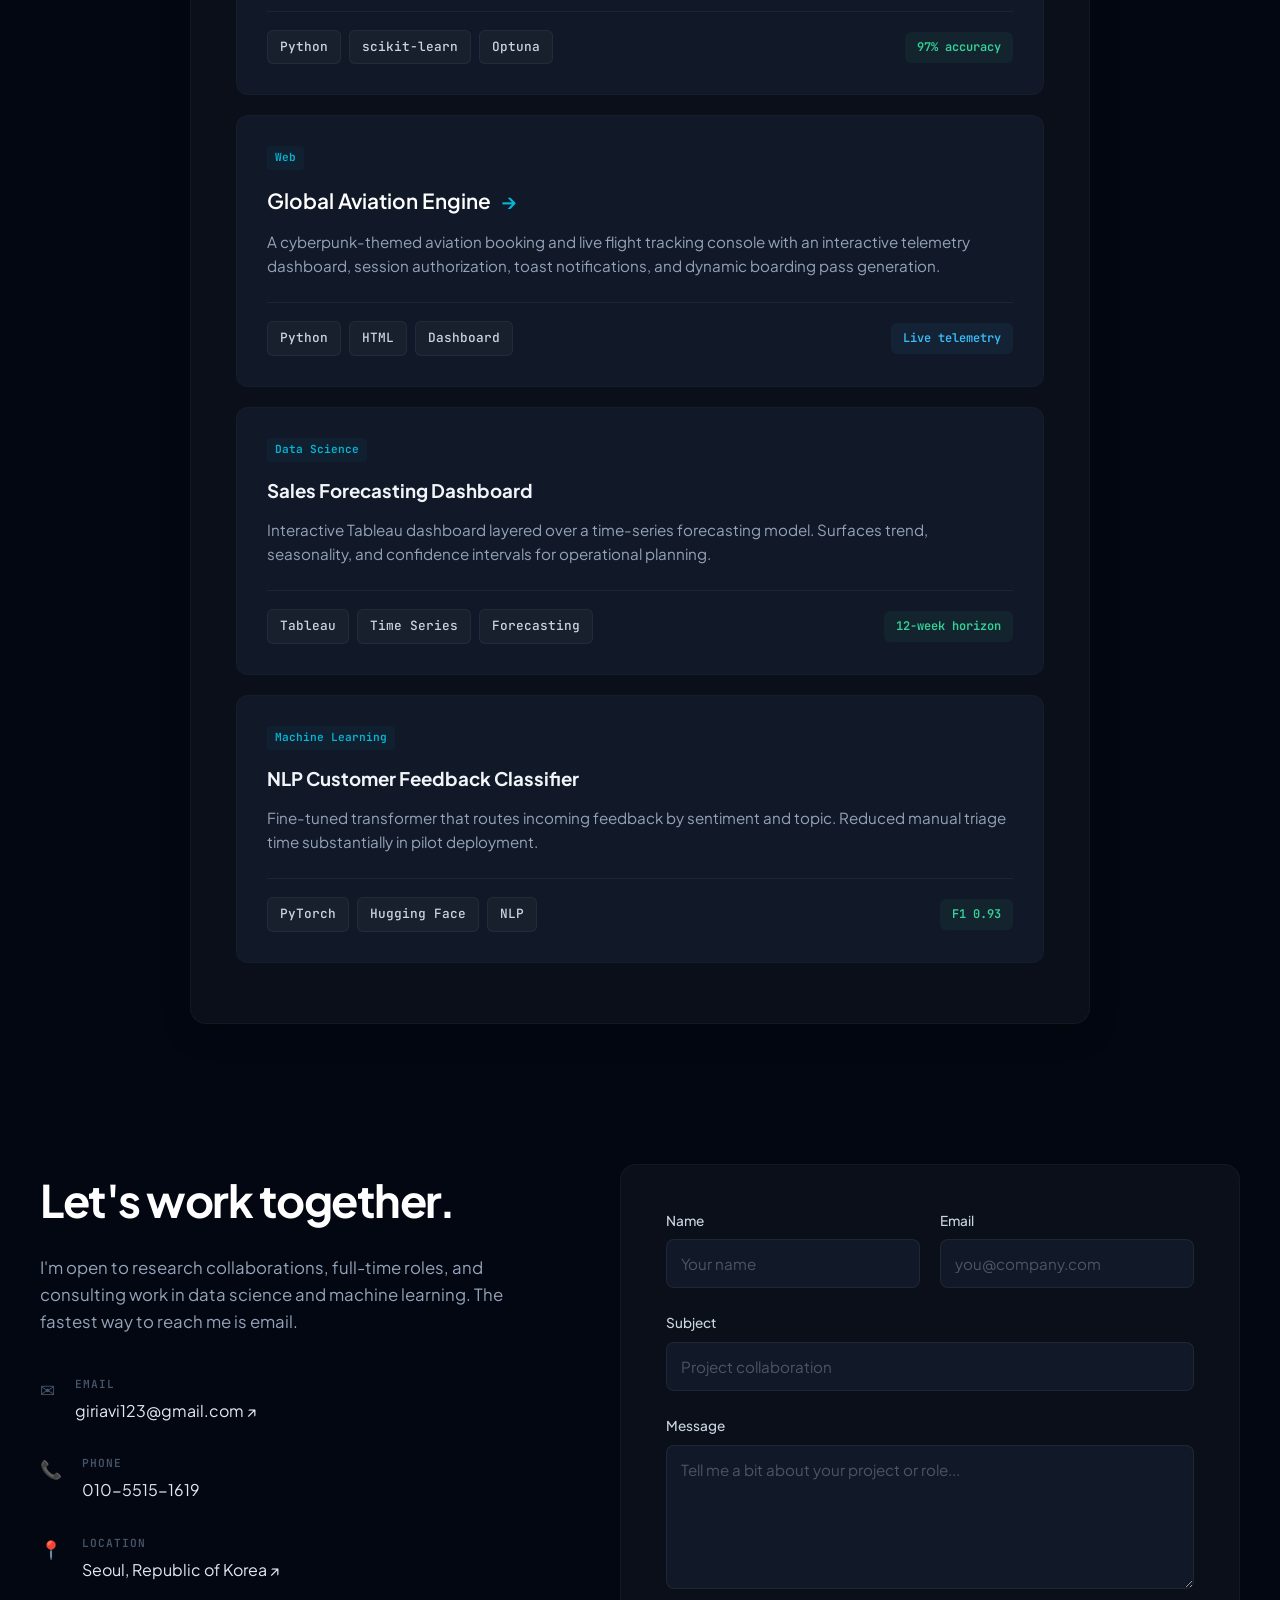
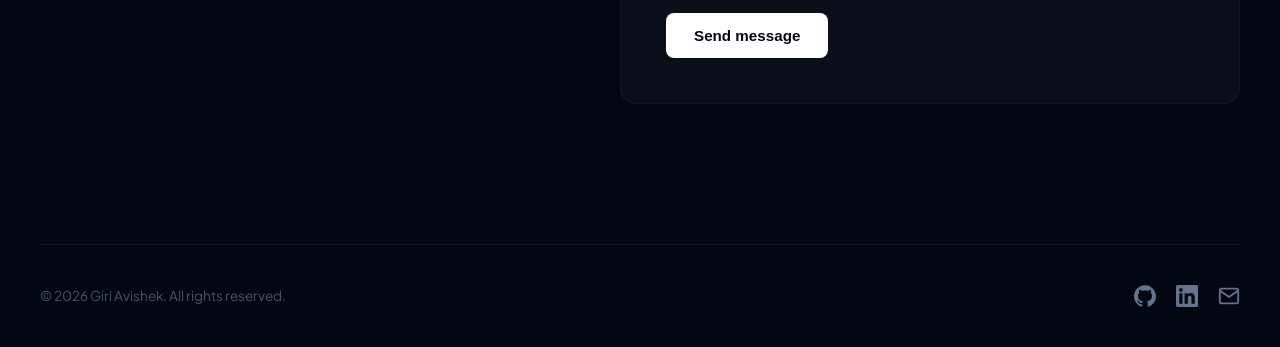
==== commit 41354861: "Update index.html" ====
--- a/index.html
+++ b/index.html
@@ -6,7 +6,8 @@
     <link rel="stylesheet" href="static/style.css">
     <link rel="preconnect" href="https://fonts.googleapis.com">
     <link rel="preconnect" href="https://fonts.gstatic.com" crossorigin>
-    <img src="static/profile.jpg" alt="Giri Avishek" class="profile-pic">
+    <link rel="stylesheet" href="static/style.css">
+    <img src="static/profile.jpg" alt="Profile" class="profile-pic">
     <link href="https://fonts.googleapis.com/css2?family=JetBrains+Mono:wght@400;600&family=Plus+Jakarta+Sans:wght@400;500;600;700&display=swap" rel="stylesheet">
 </head>
 <body>
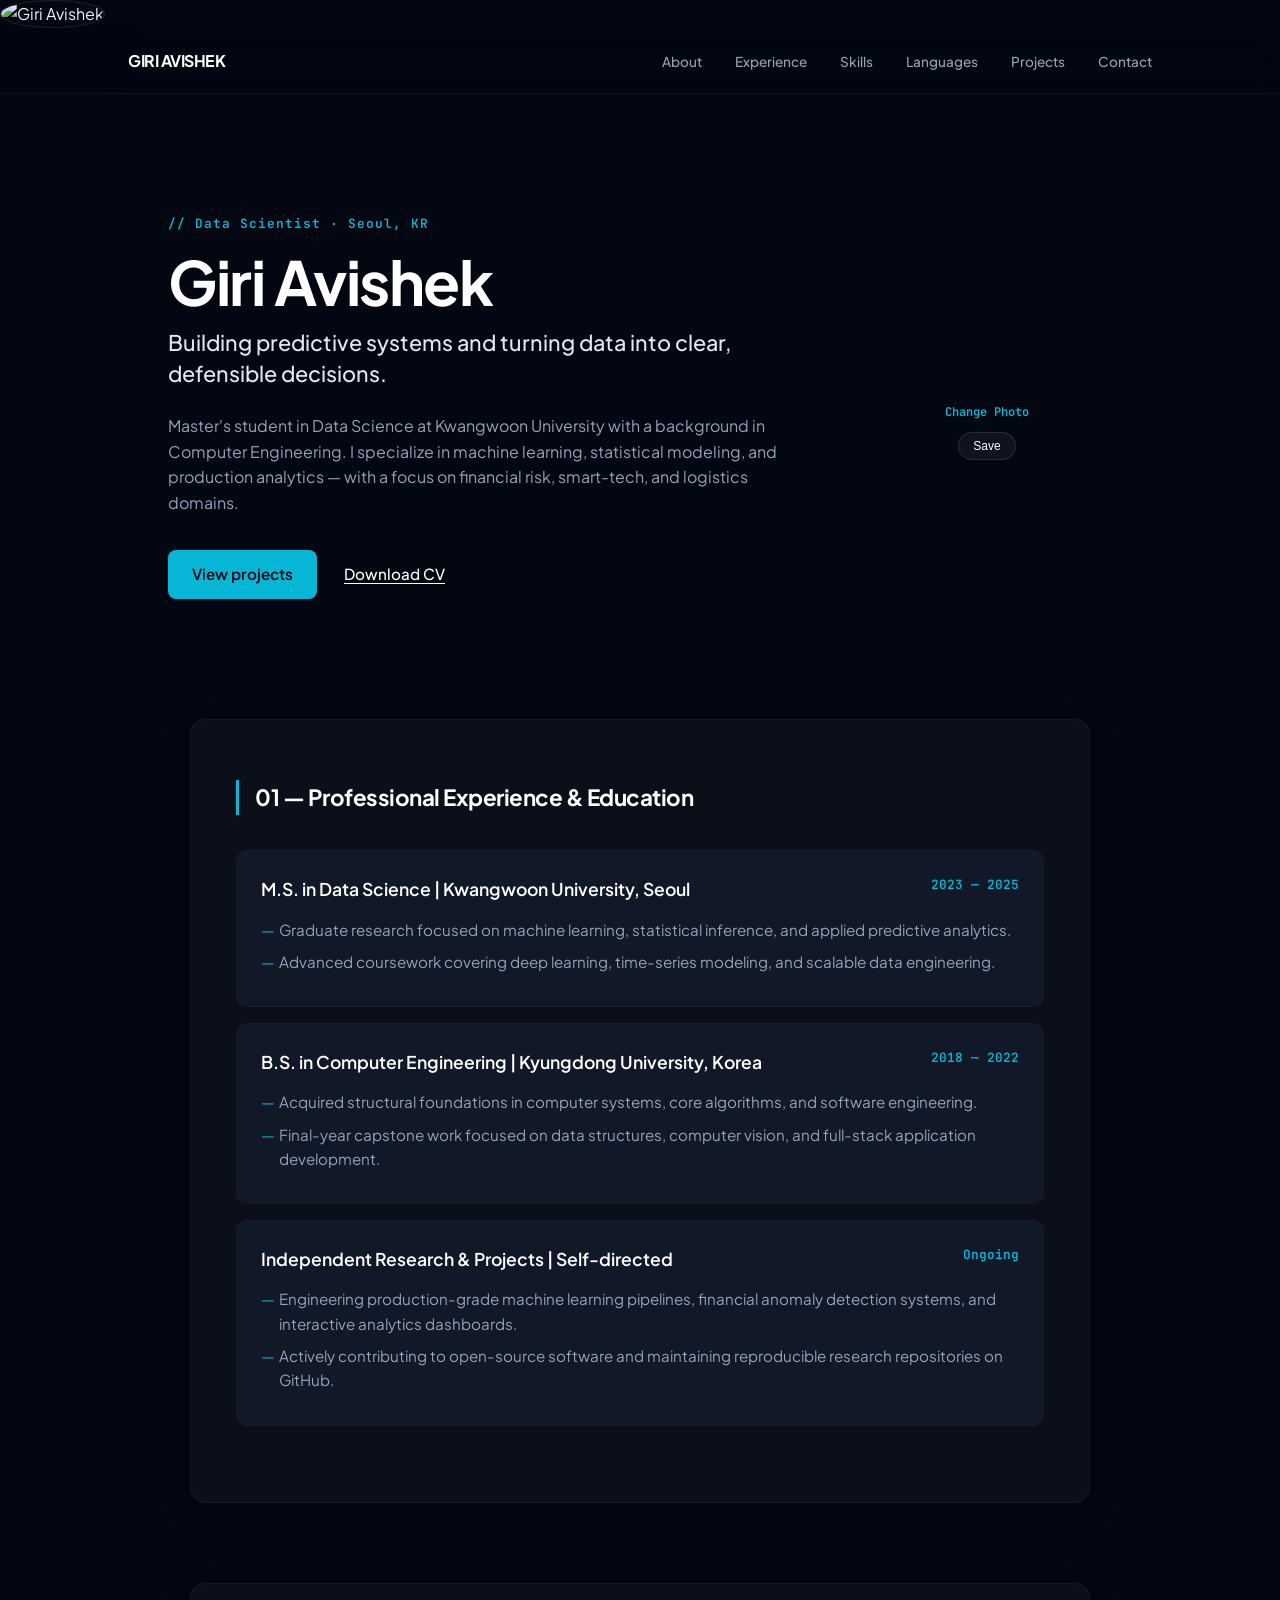
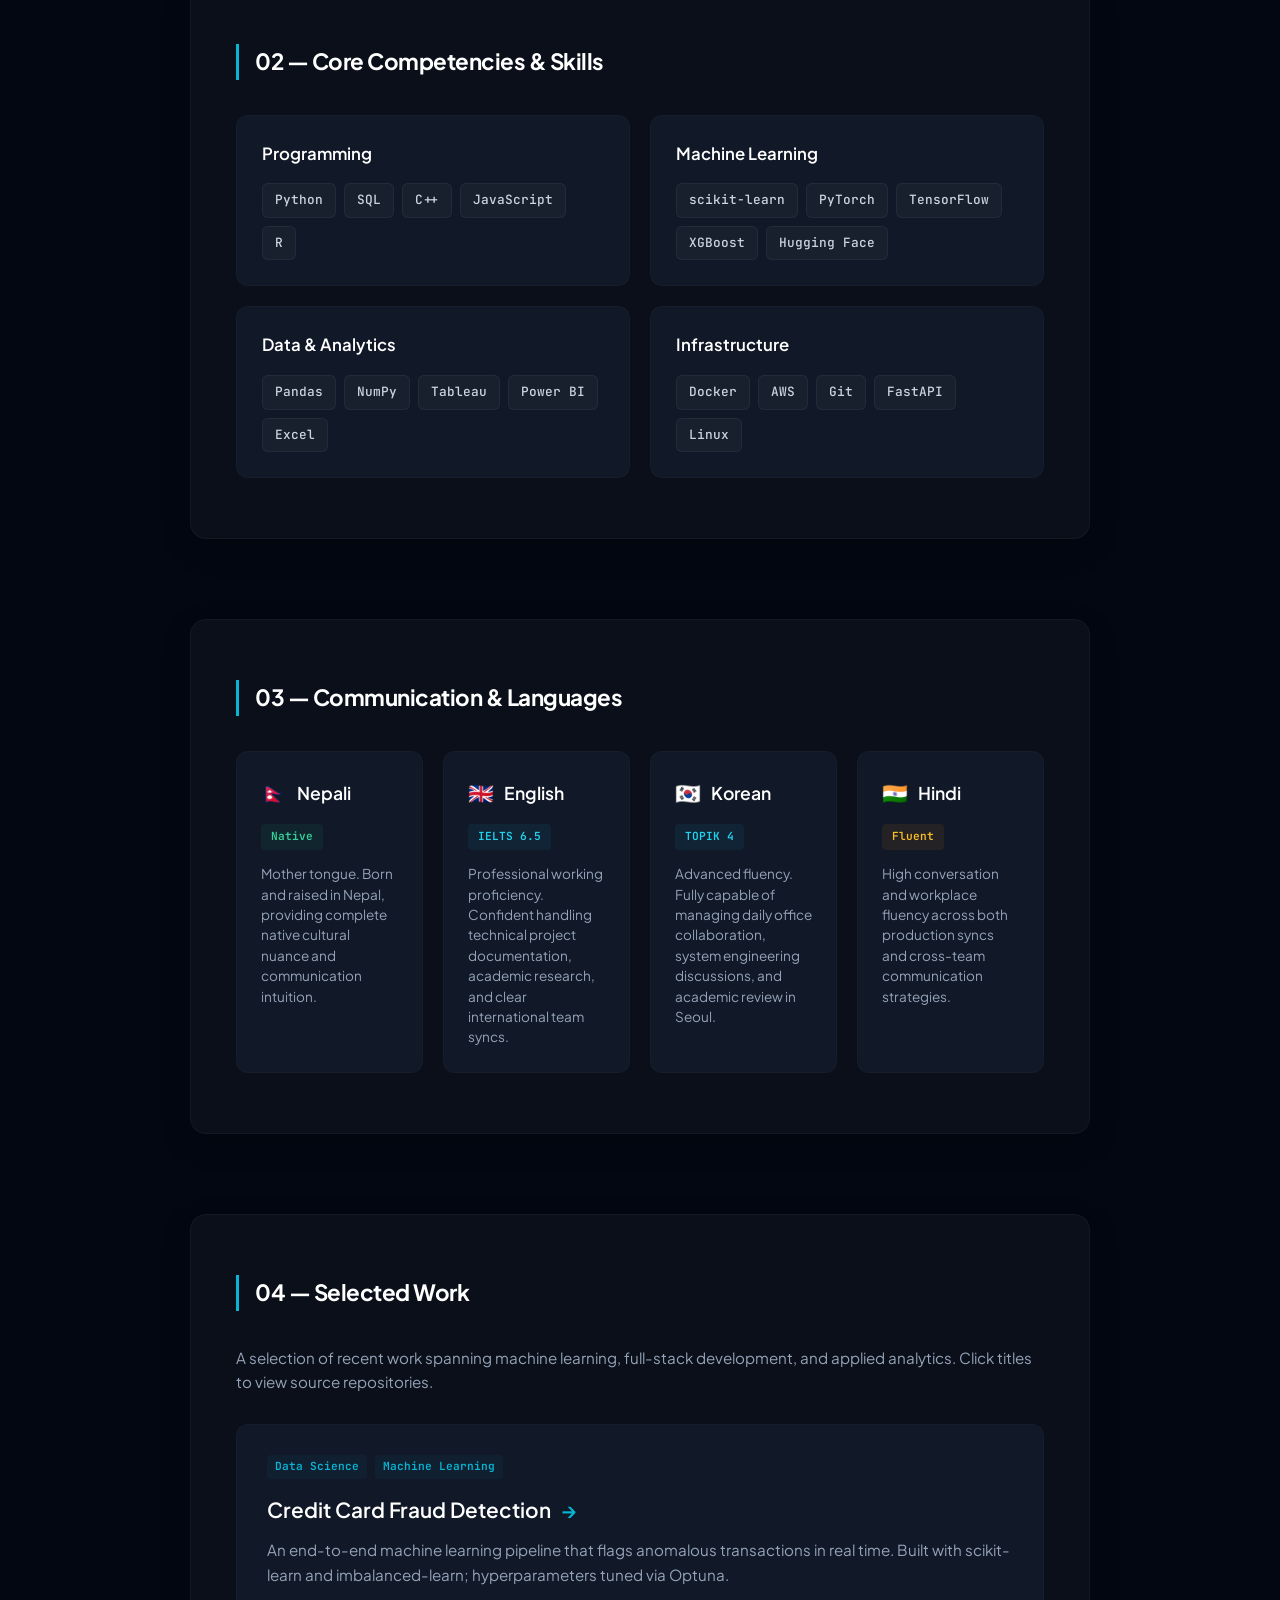
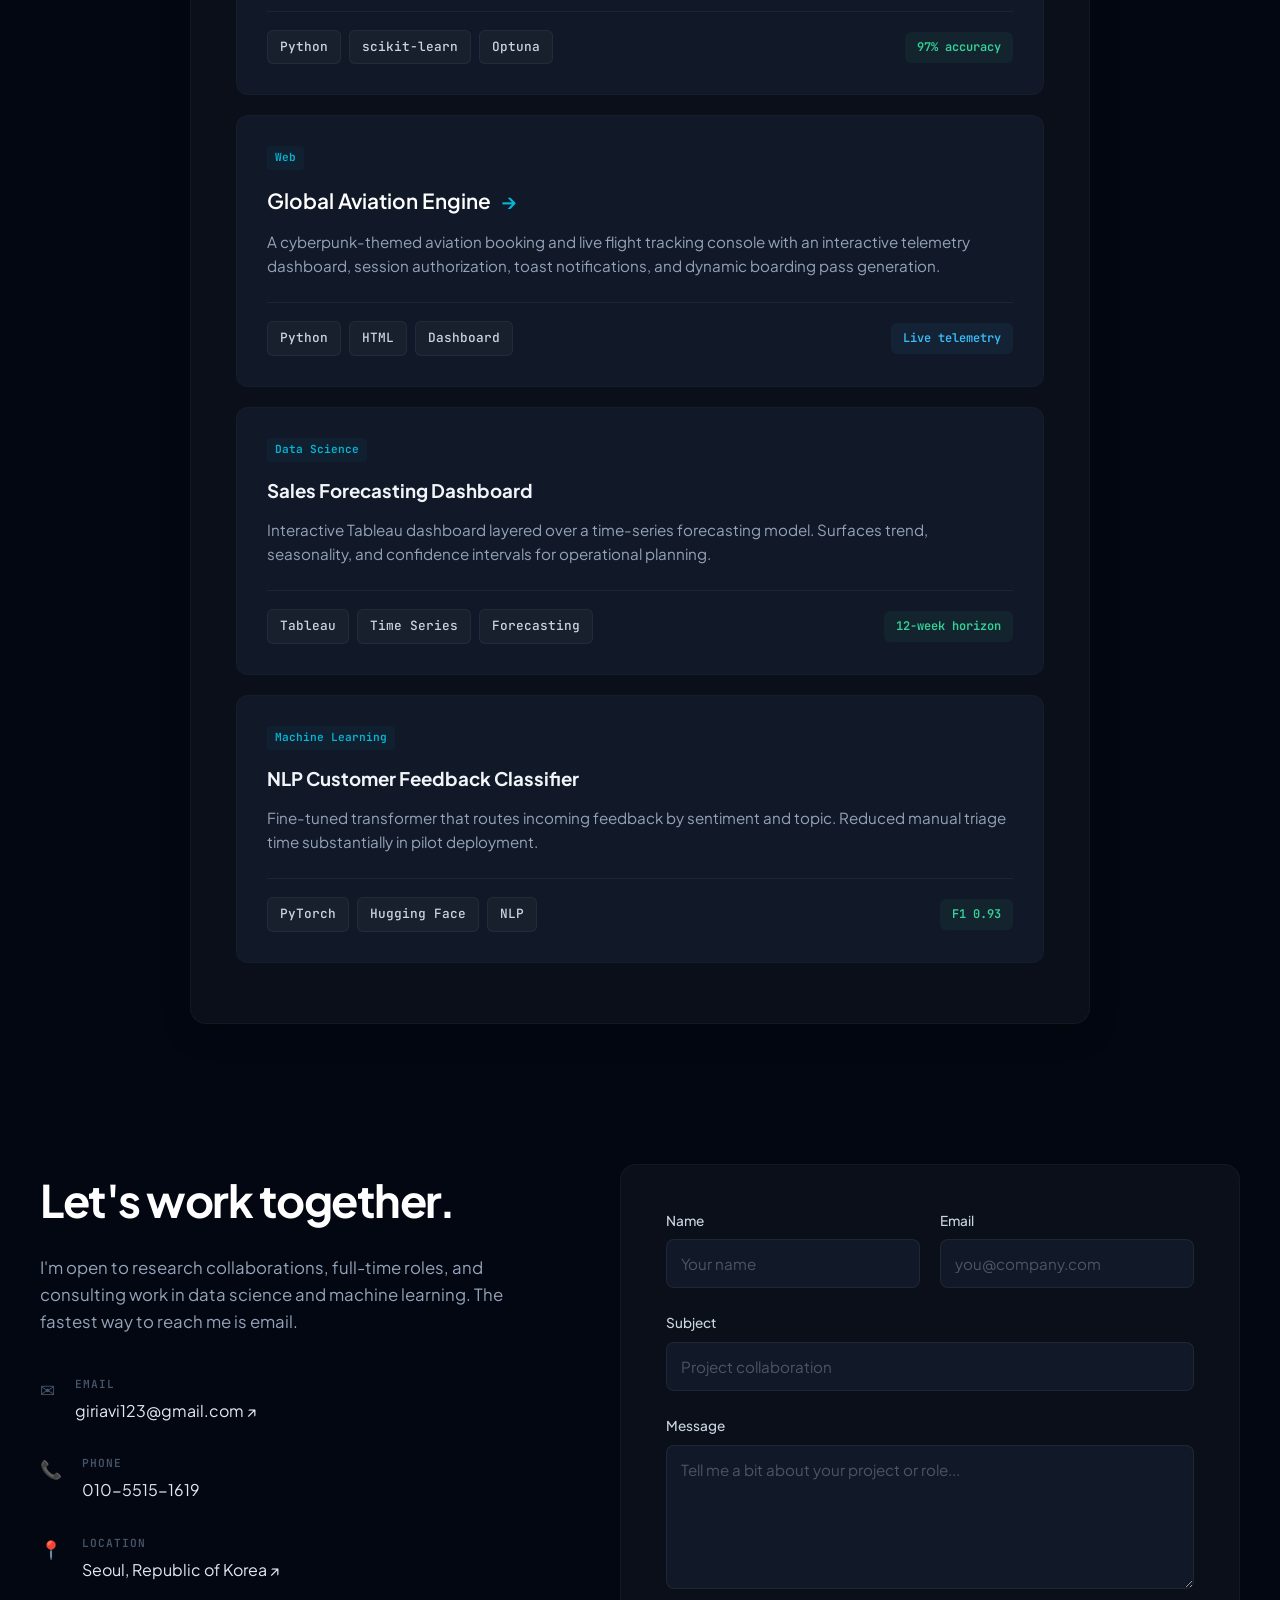
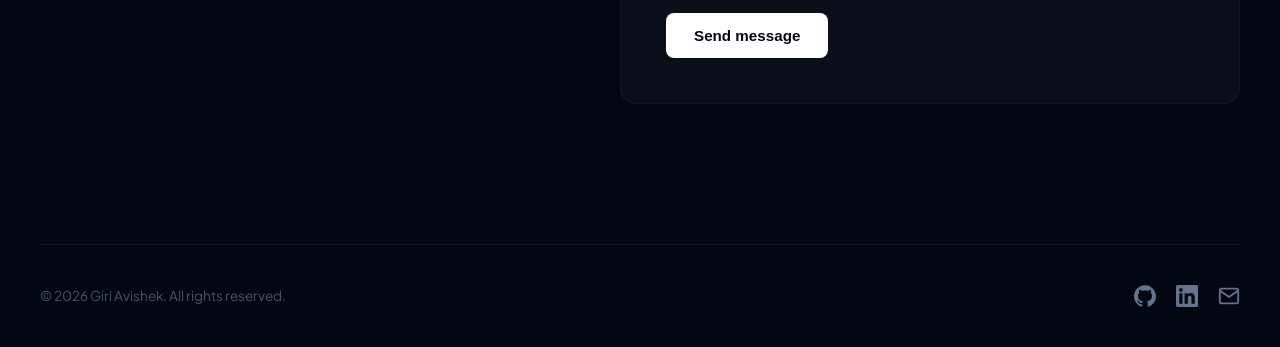
==== commit 2bc2d046: "Update index.html" ====
--- a/index.html
+++ b/index.html
@@ -7,7 +7,7 @@
     <link rel="preconnect" href="https://fonts.googleapis.com">
     <link rel="preconnect" href="https://fonts.gstatic.com" crossorigin>
     <link rel="stylesheet" href="static/style.css">
-    <img src="static/profile.jpg" alt="Profile" class="profile-pic">
+    <img src="static/profile.jpg" alt="Giri Avishek" class="profile-pic">
     <link href="https://fonts.googleapis.com/css2?family=JetBrains+Mono:wght@400;600&family=Plus+Jakarta+Sans:wght@400;500;600;700&display=swap" rel="stylesheet">
 </head>
 <body>
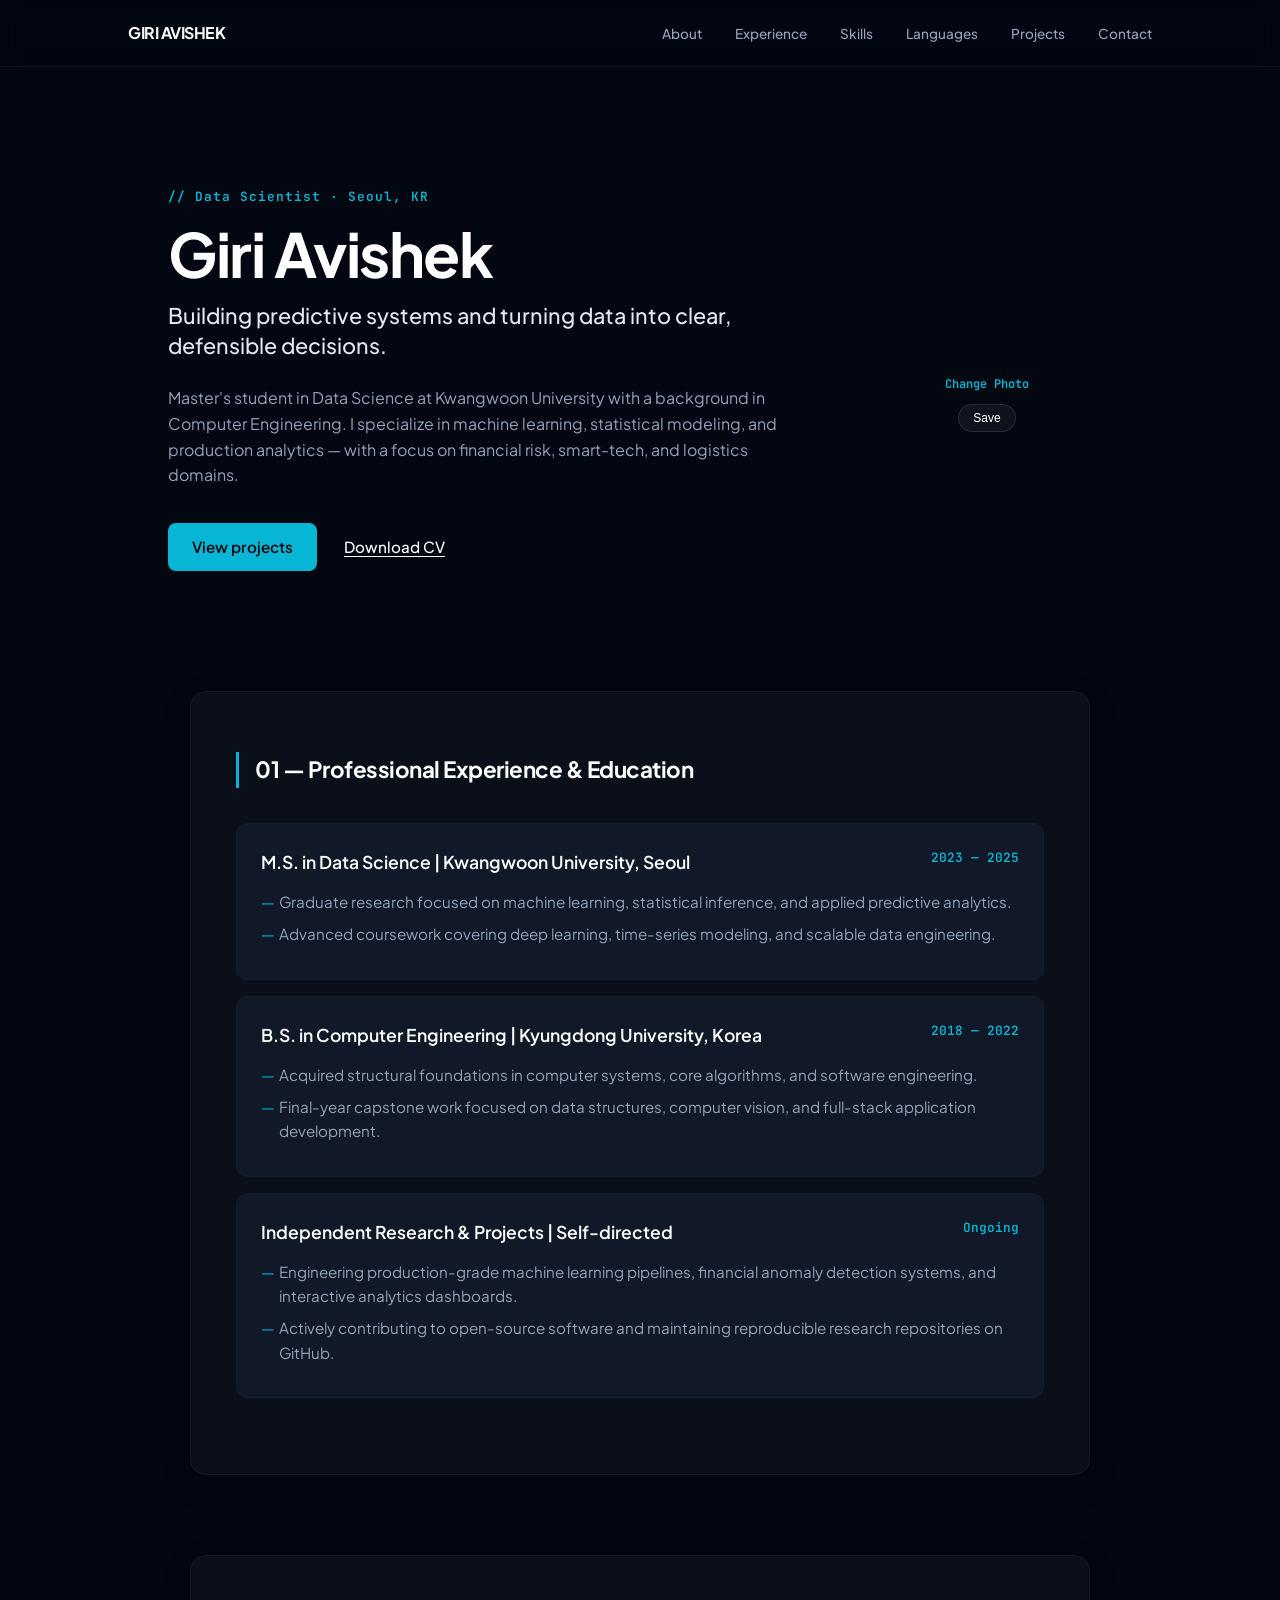
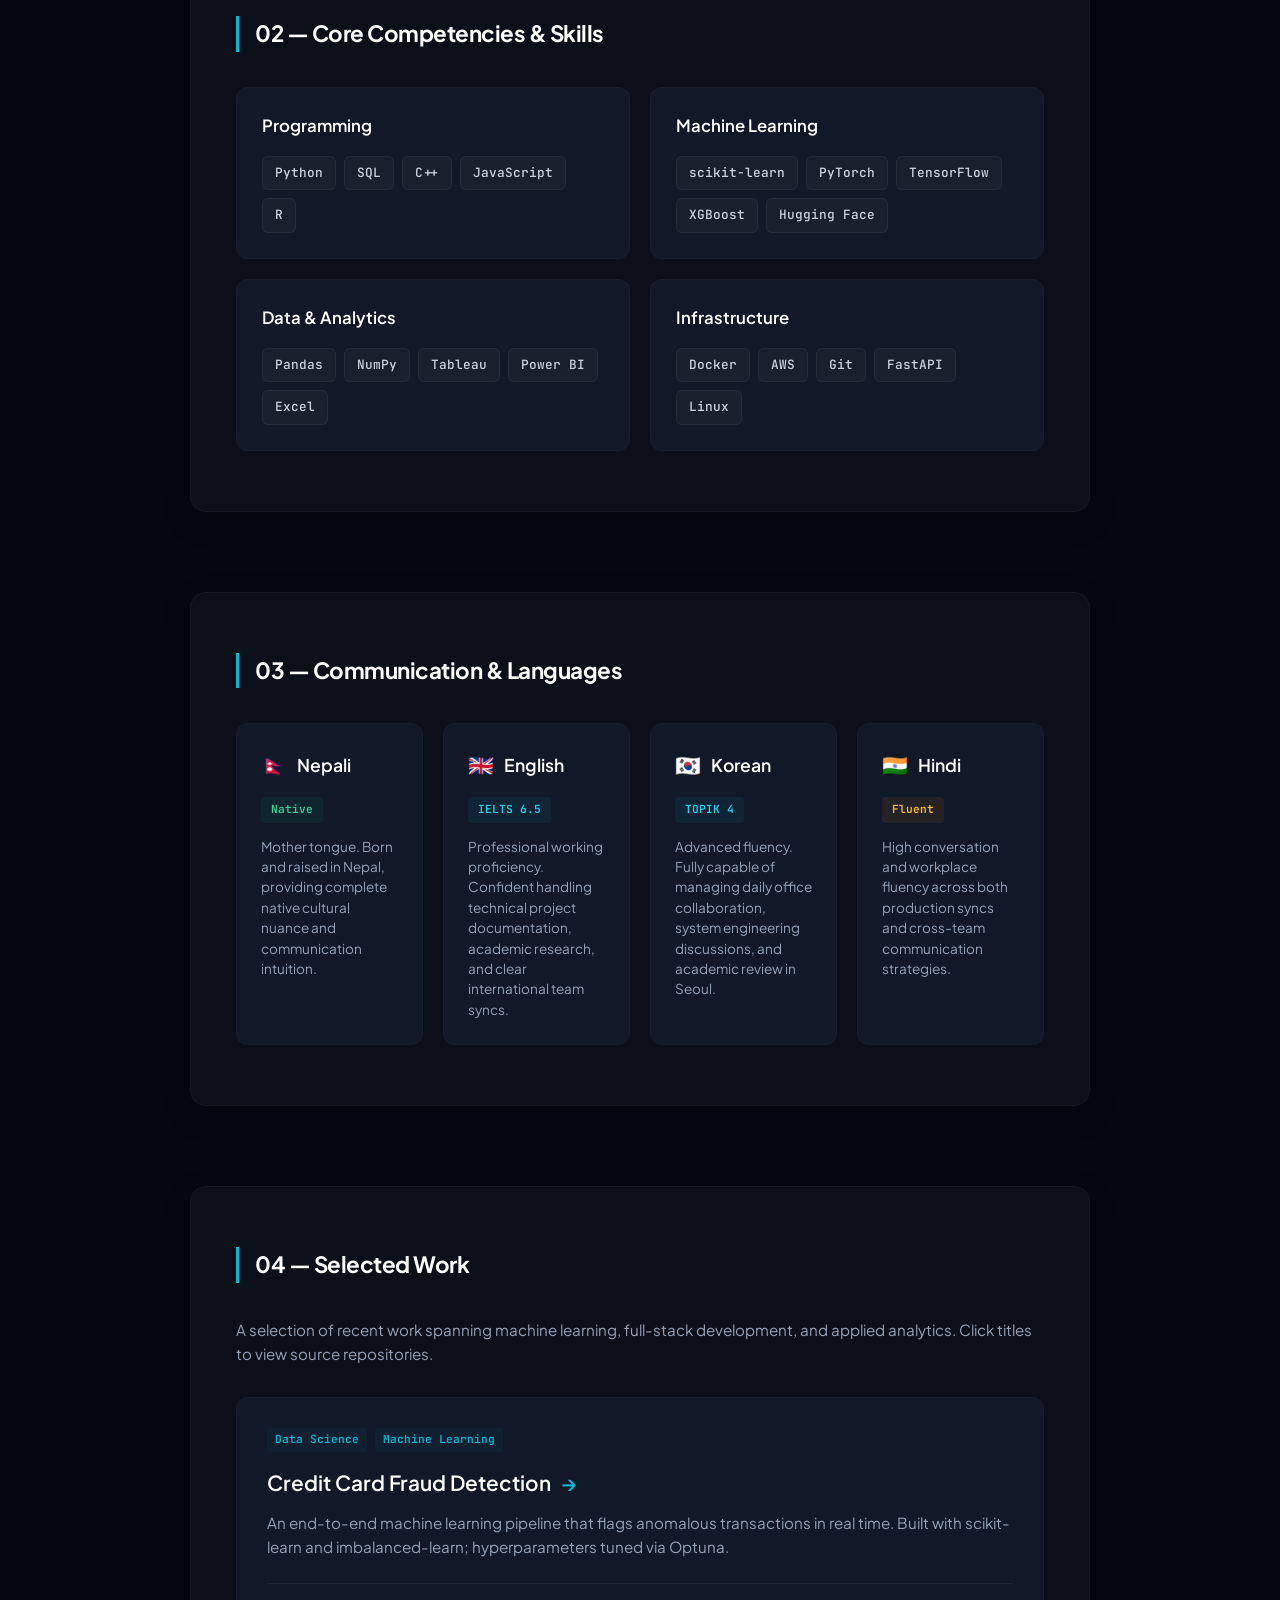
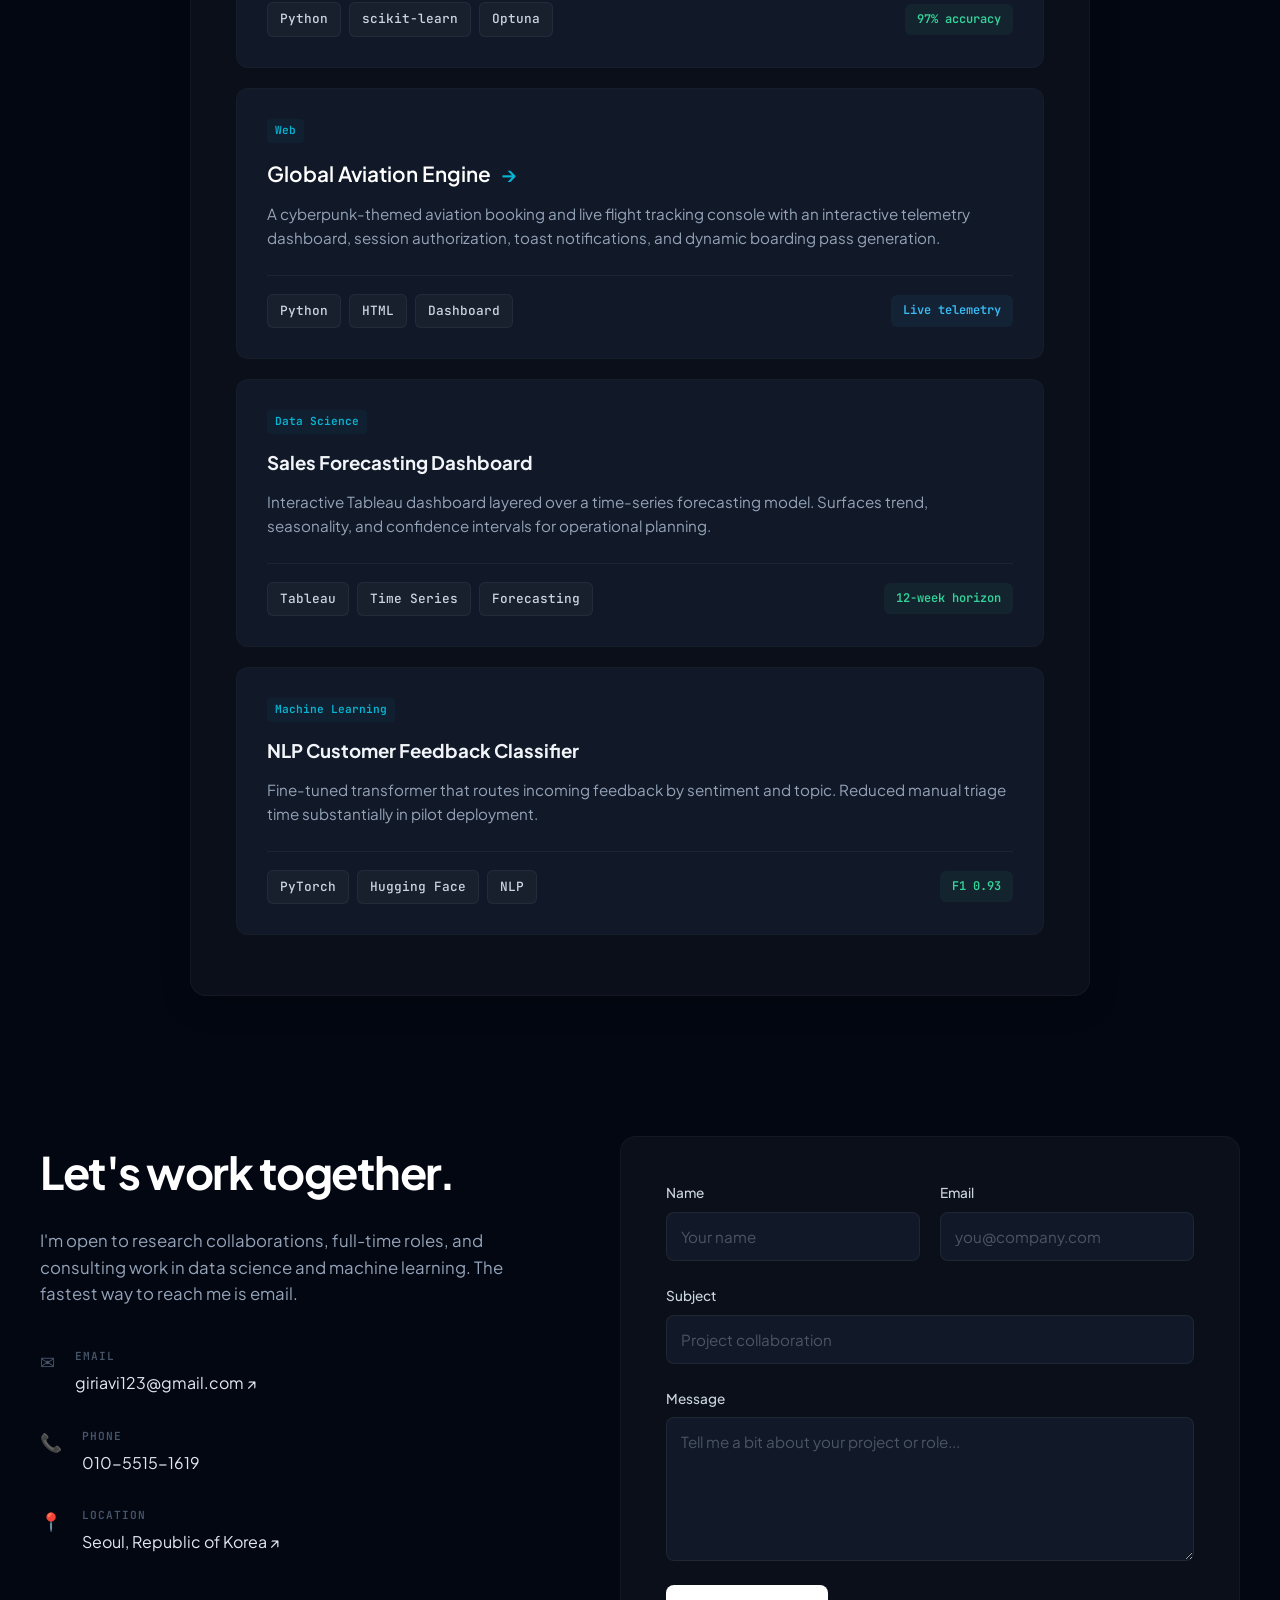
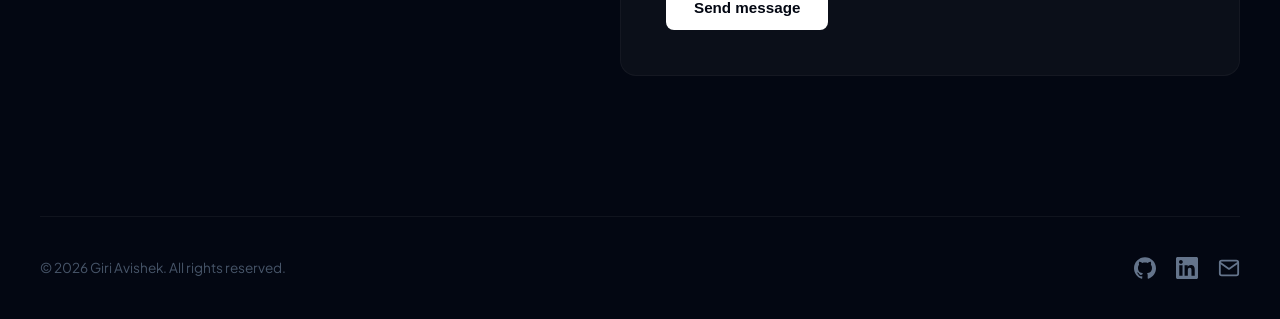
==== commit 1cd97e57: "Update index.html" ====
--- a/index.html
+++ b/index.html
@@ -2,12 +2,12 @@
 <html lang="en">
 <head>
     <meta charset="UTF-8">
+    <meta name="viewport" content="width=device-width, initial-scale=1.0">
     <title>Giri Avishek | Data Scientist</title>
+    
     <link rel="stylesheet" href="static/style.css">
     <link rel="preconnect" href="https://fonts.googleapis.com">
     <link rel="preconnect" href="https://fonts.gstatic.com" crossorigin>
-    <link rel="stylesheet" href="static/style.css">
-    <img src="static/profile.jpg" alt="Giri Avishek" class="profile-pic">
     <link href="https://fonts.googleapis.com/css2?family=JetBrains+Mono:wght@400;600&family=Plus+Jakarta+Sans:wght@400;500;600;700&display=swap" rel="stylesheet">
 </head>
 <body>
@@ -34,10 +34,12 @@
                 <a href="static/Giri_Avishek_Bilingual_CV.pdf" class="btn-secondary" download="Giri_Avishek_Bilingual_CV.pdf">Download CV</a>
             </div>
         </div>
+        
         <div class="hero-sidebar">
             <div class="avatar-container">
-                <img src="static/profile.jpg" alt="Profile" class="profile-pic" onerror="this.style.display='none'">
-            </div>
+                <img src="static/profile.jpg" alt="Giri Avishek" class="profile-pic" onerror="this.style.display='none'">
+            </div>
+            
             <form action="/upload" method="post" enctype="multipart/form-data" class="upload-form">
                 <input type="file" name="file" accept="image/*" id="file-input">
                 <label for="file-input" class="upload-label">Change Photo</label>
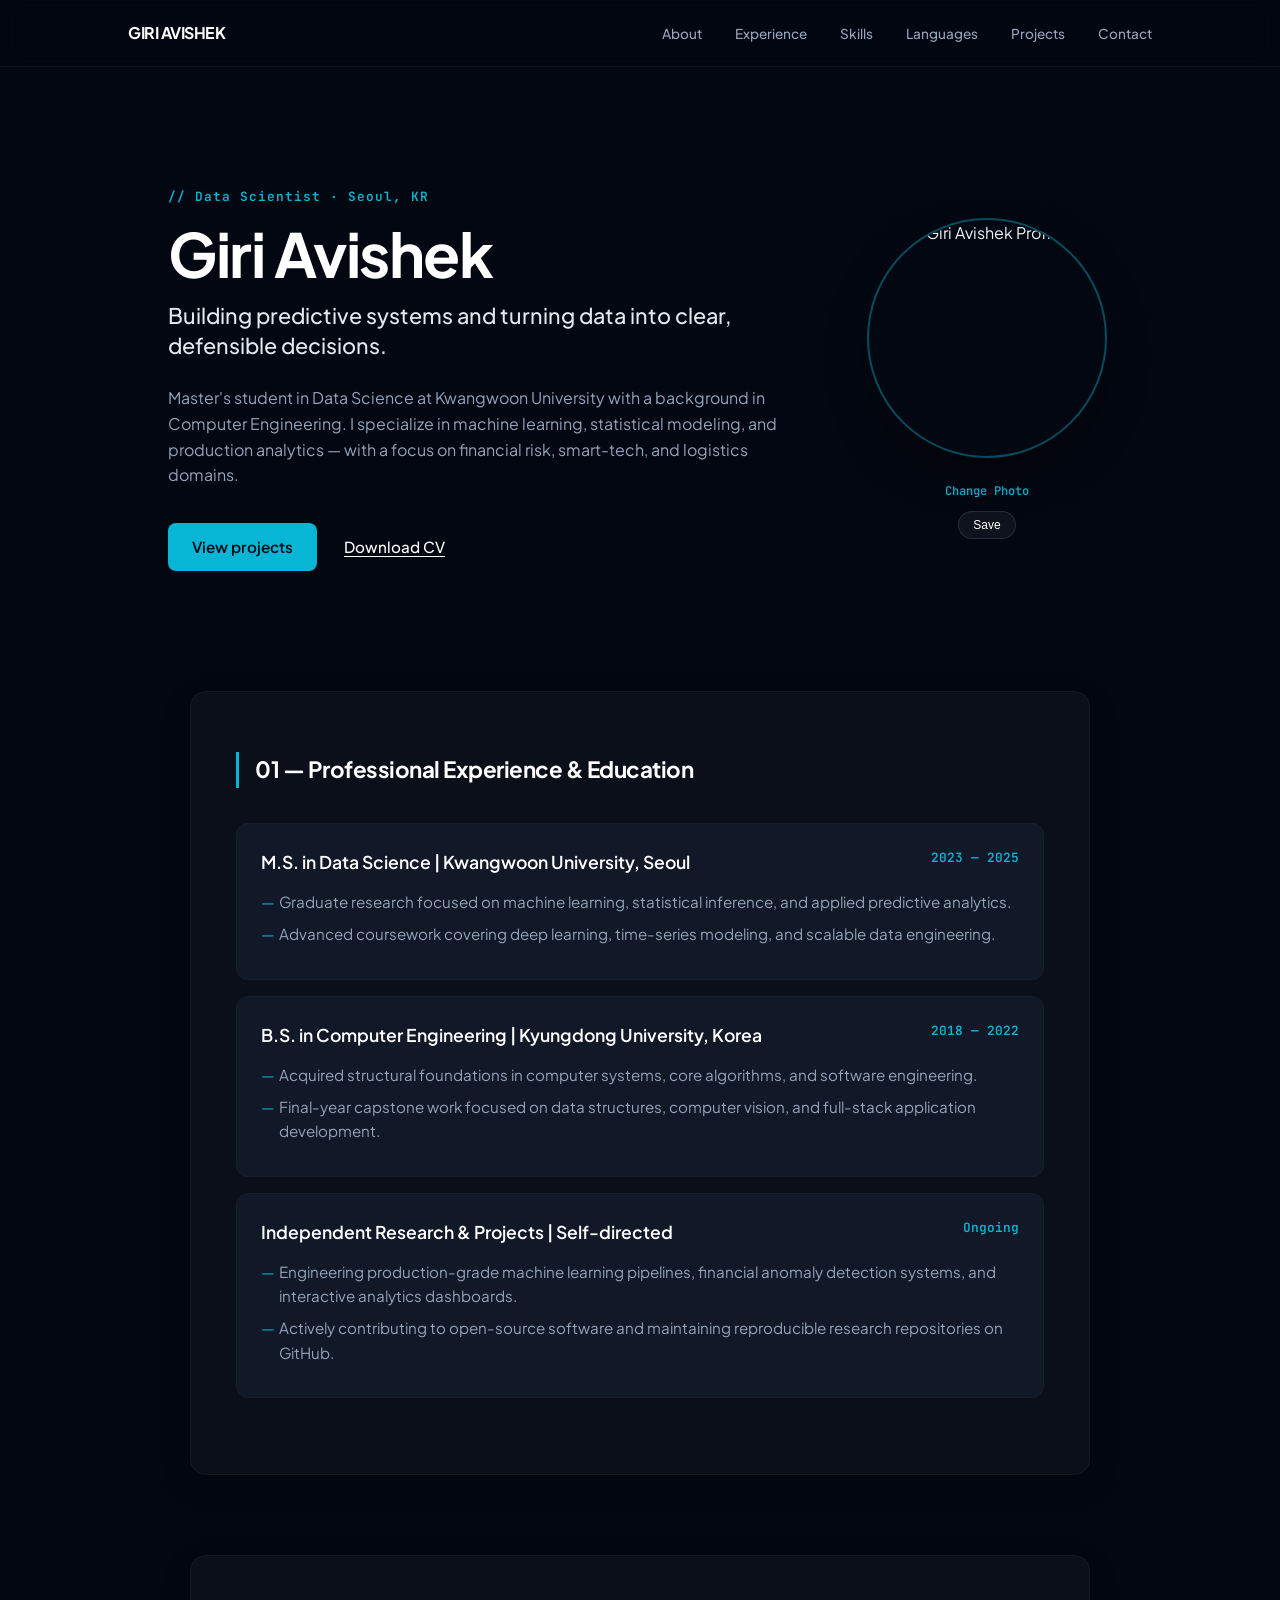
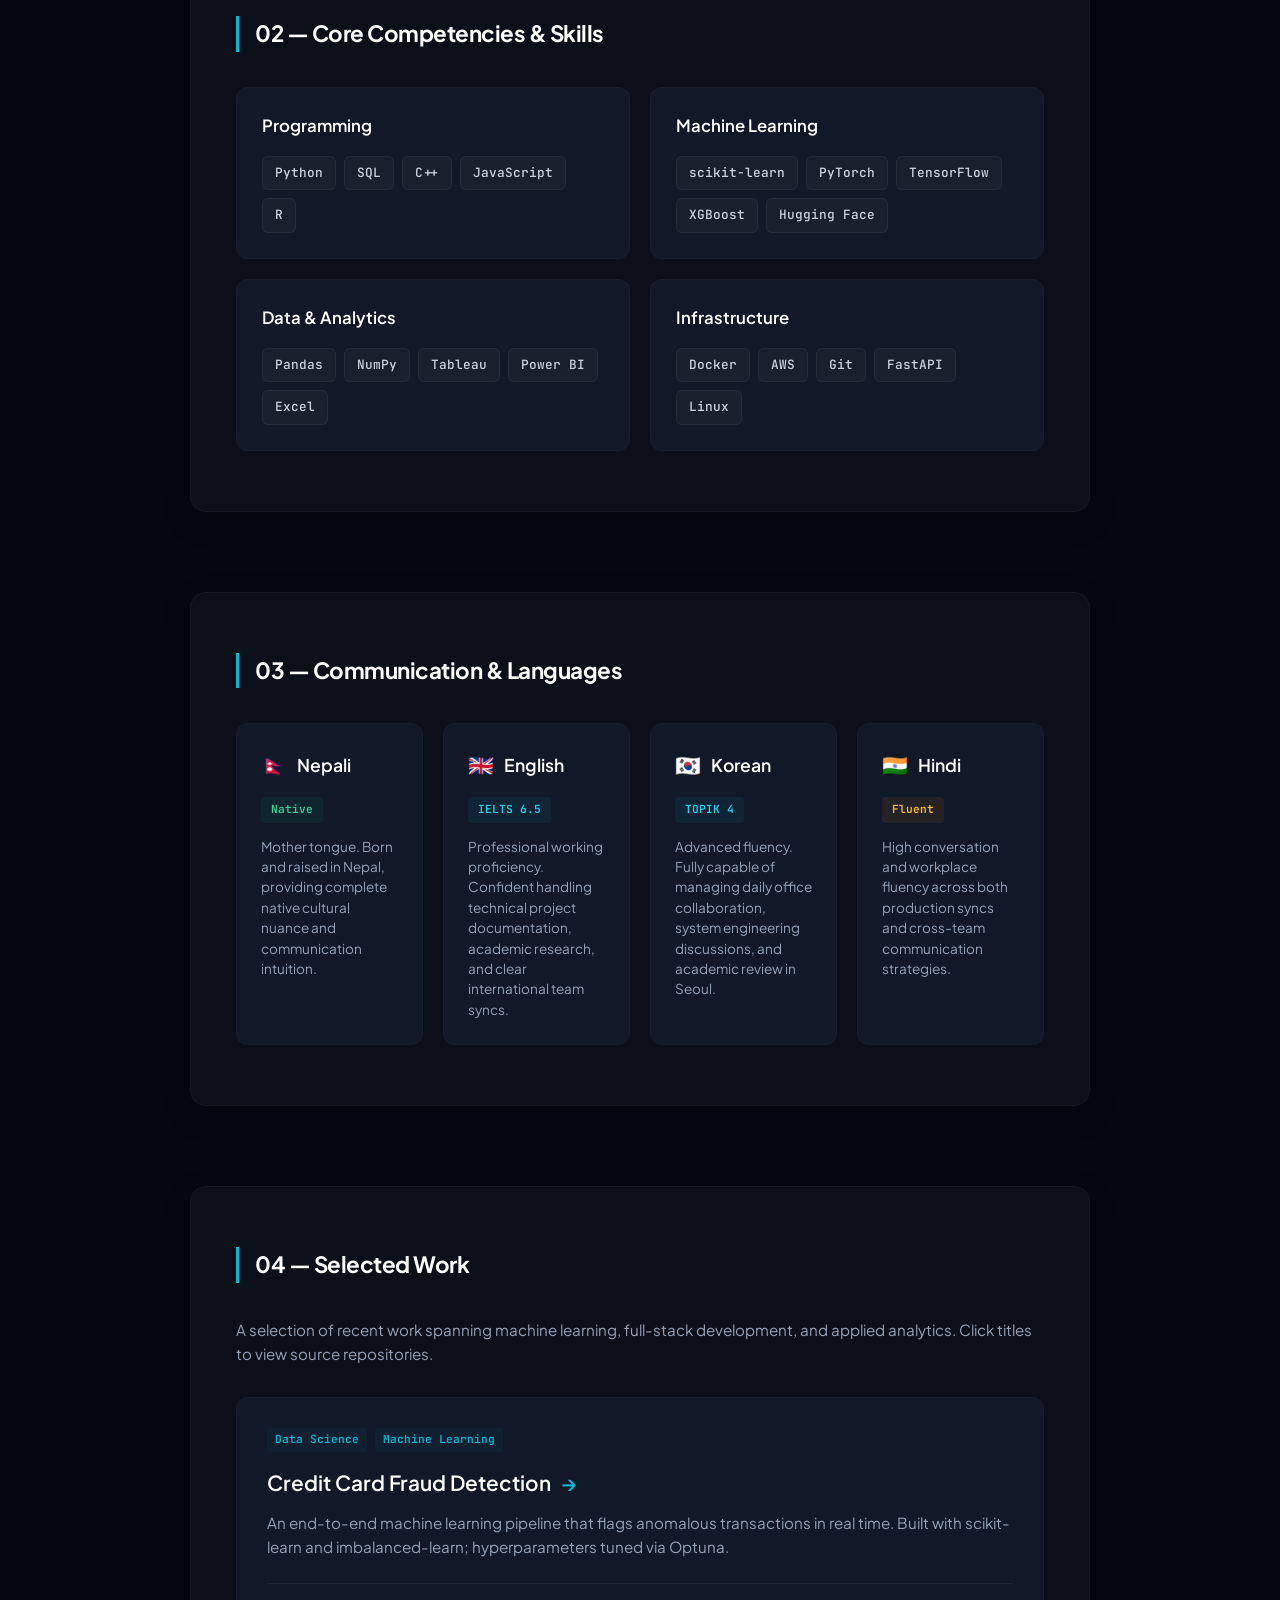
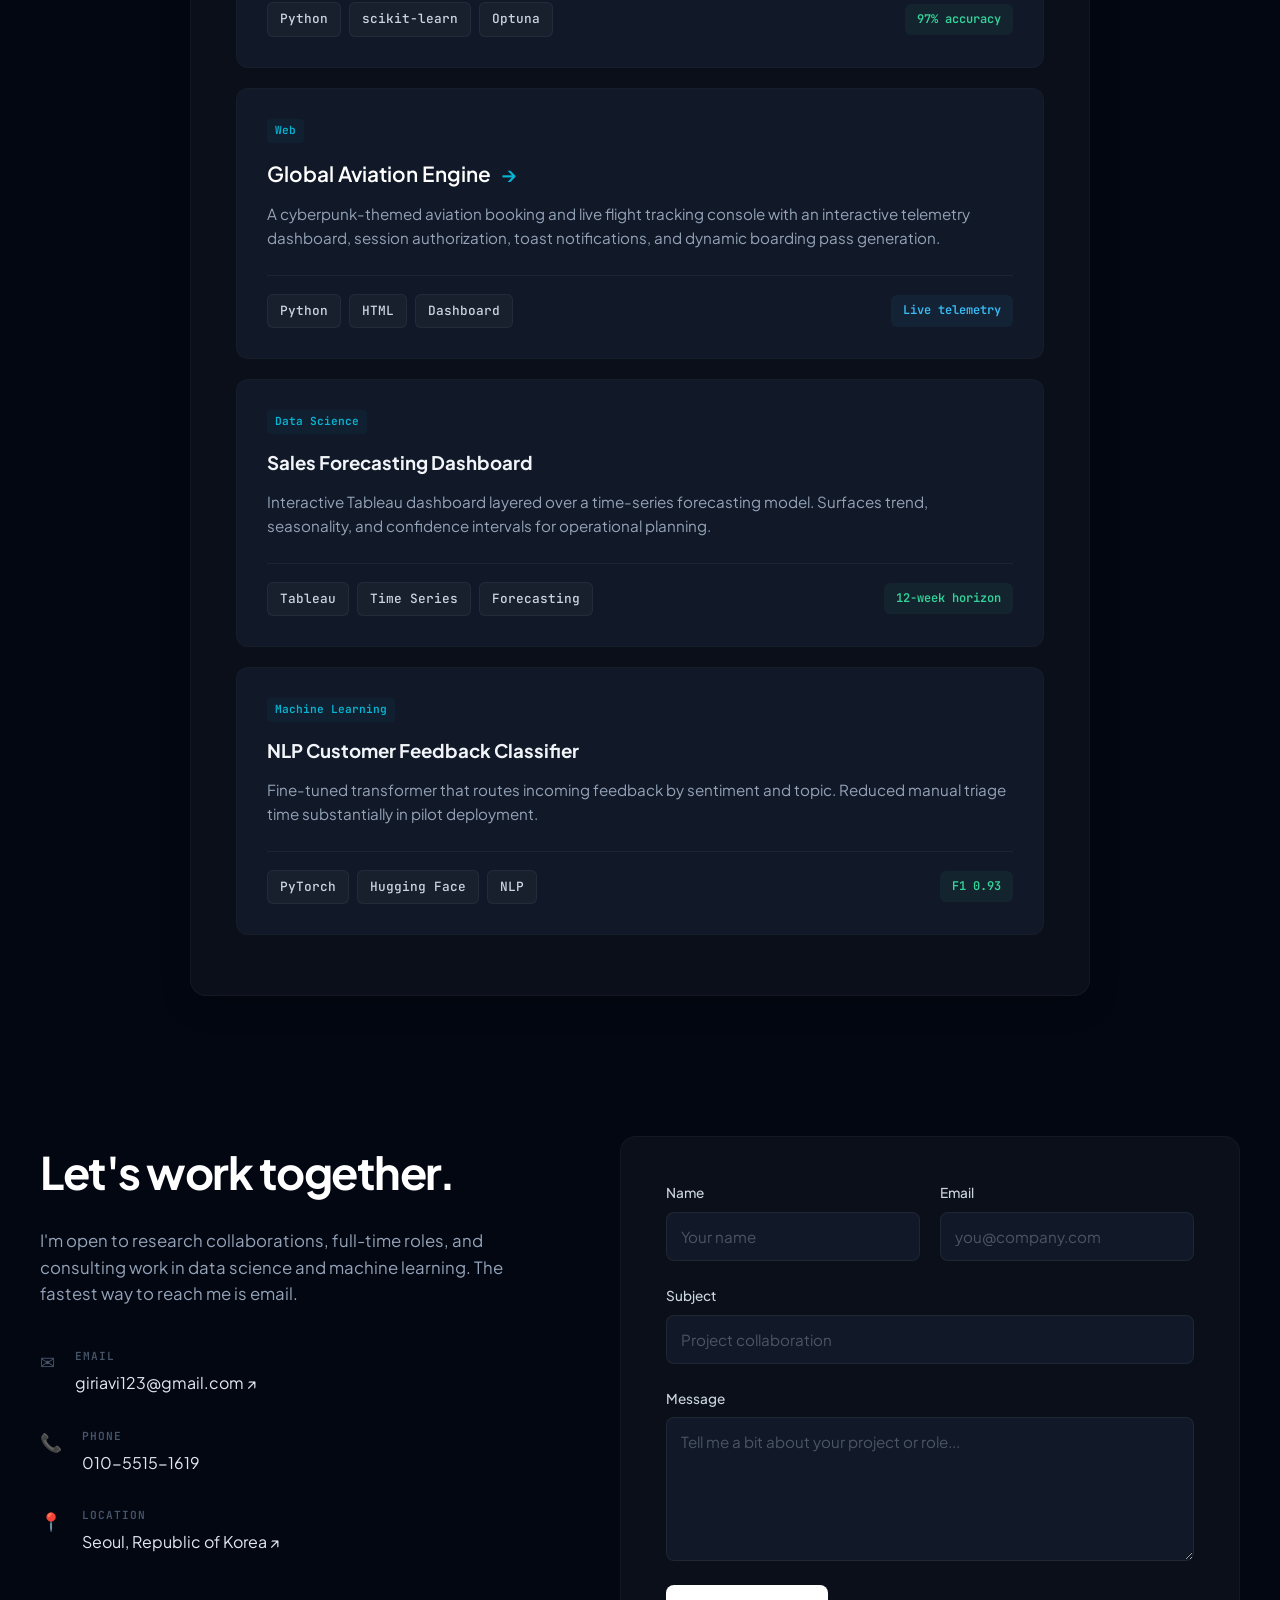
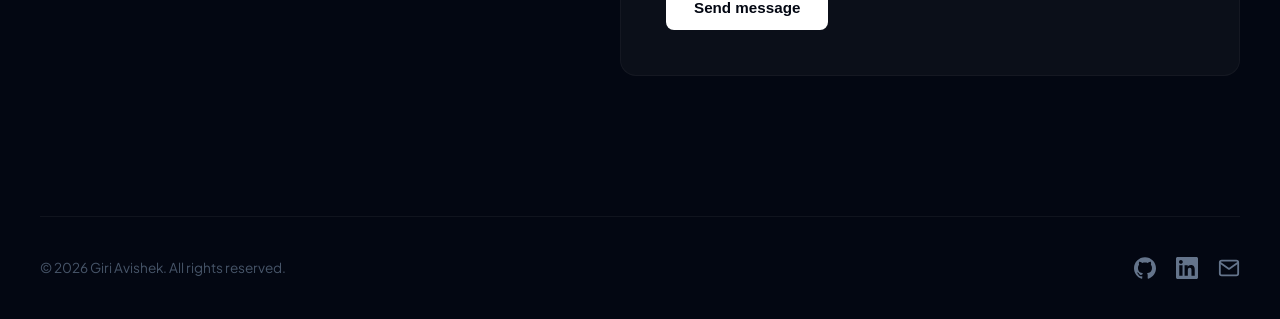
==== commit d240efb8: "Update index.html" ====
--- a/index.html
+++ b/index.html
@@ -5,7 +5,8 @@
     <meta name="viewport" content="width=device-width, initial-scale=1.0">
     <title>Giri Avishek | Data Scientist</title>
     
-    <link rel="stylesheet" href="static/style.css">
+    <link rel="stylesheet" href="./static/style.css">
+    
     <link rel="preconnect" href="https://fonts.googleapis.com">
     <link rel="preconnect" href="https://fonts.gstatic.com" crossorigin>
     <link href="https://fonts.googleapis.com/css2?family=JetBrains+Mono:wght@400;600&family=Plus+Jakarta+Sans:wght@400;500;600;700&display=swap" rel="stylesheet">
@@ -37,9 +38,8 @@
         
         <div class="hero-sidebar">
             <div class="avatar-container">
-                <img src="static/profile.jpg" alt="Giri Avishek" class="profile-pic" onerror="this.style.display='none'">
-            </div>
-            
+                <img src="./static/profile.jpg" alt="Giri Avishek Profile" class="profile-pic">
+            </div>
             <form action="/upload" method="post" enctype="multipart/form-data" class="upload-form">
                 <input type="file" name="file" accept="image/*" id="file-input">
                 <label for="file-input" class="upload-label">Change Photo</label>
--- a/static/style.css
+++ b/static/style.css
@@ -114,15 +114,18 @@
    ========================================================================== */
 .avatar-container {
     position: relative;
-    display: inline-block;
+    display: flex;
+    justify-content: center;
+    align-items: center;
 }
 
 .profile-pic { 
     width: 240px; 
     height: 240px; 
     border-radius: 50%; /* Modern Circular Framing */
-    object-fit: cover; 
-    border: 1px solid rgba(255, 255, 255, 0.1); 
+    object-fit: cover; /* Prevents image stretching */
+    object-position: center; /* Centers the focus */
+    border: 2px solid rgba(6, 182, 212, 0.4); 
     box-shadow: 0 20px 40px rgba(0, 0, 0, 0.4);
 }
 
@@ -608,4 +611,4 @@
 .btn-secondary:hover {
     color: #06b6d4;
     border-bottom-color: #06b6d4;
-}+}
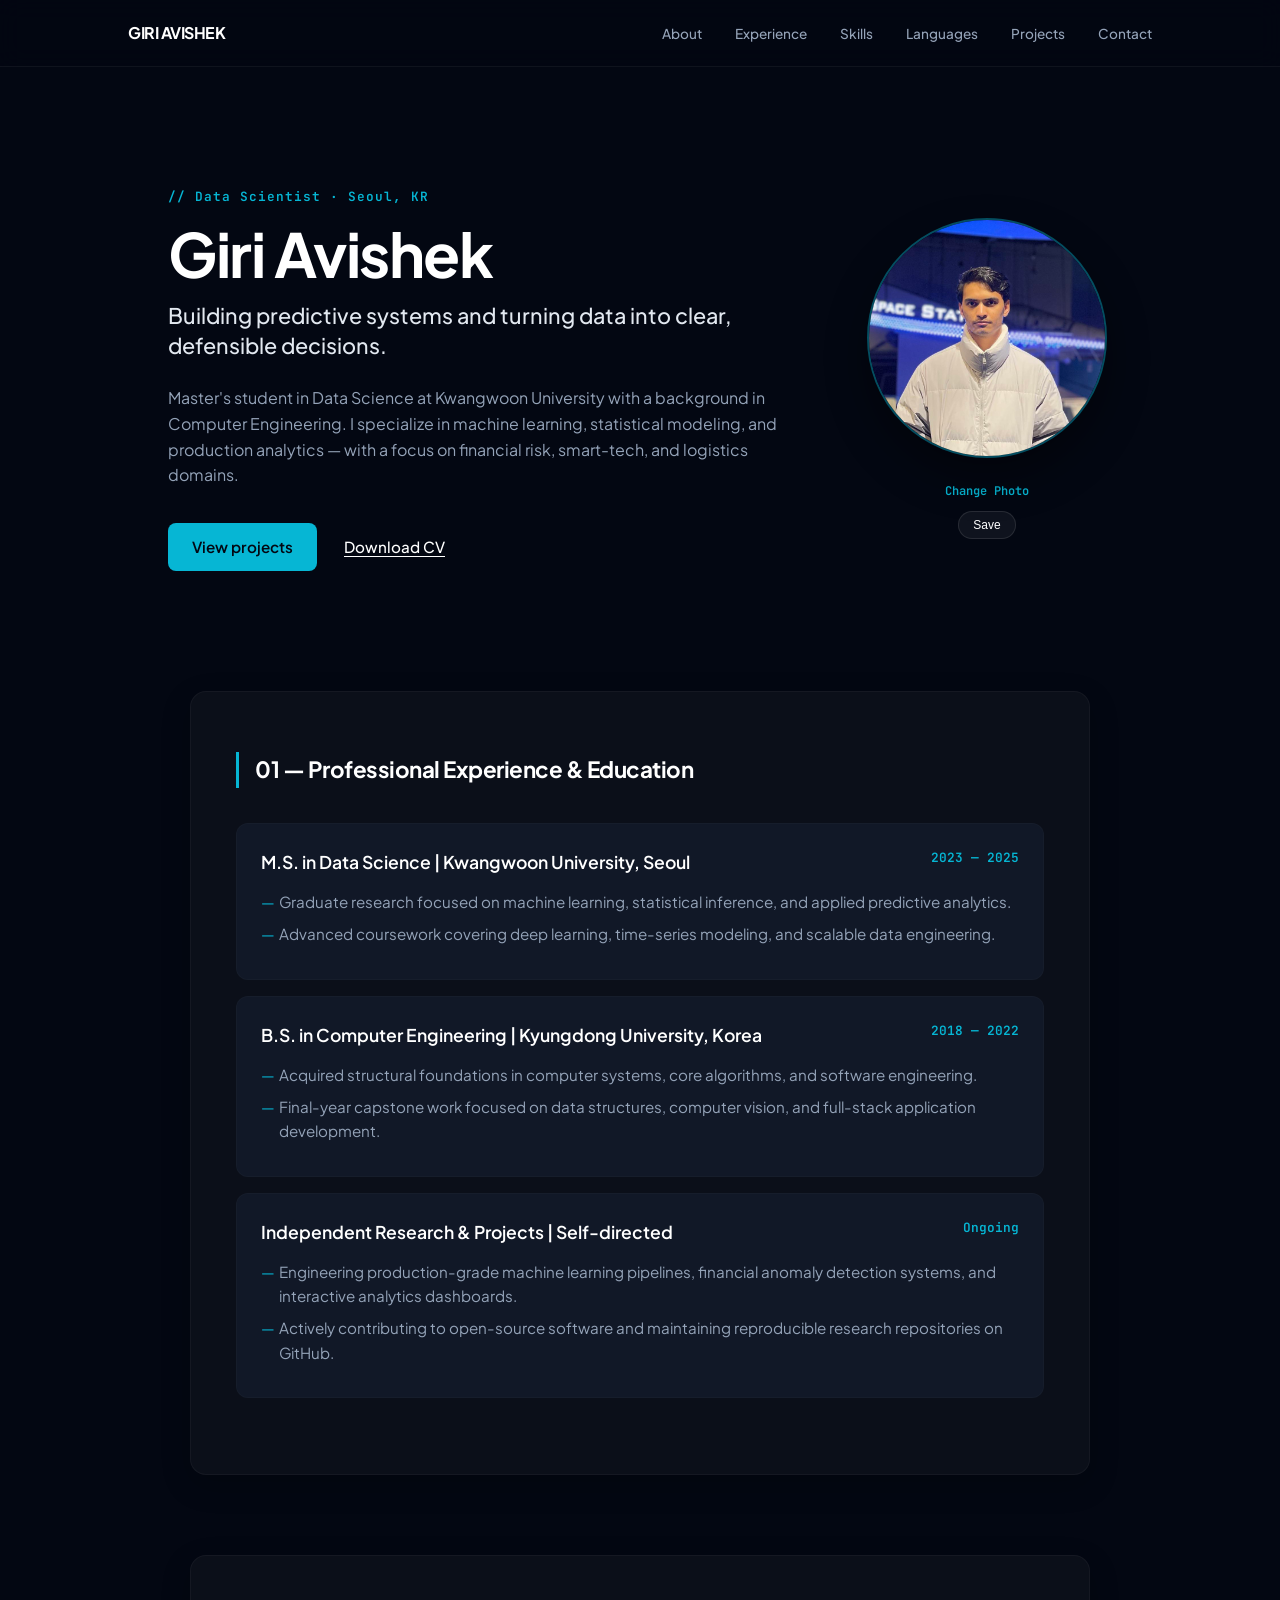
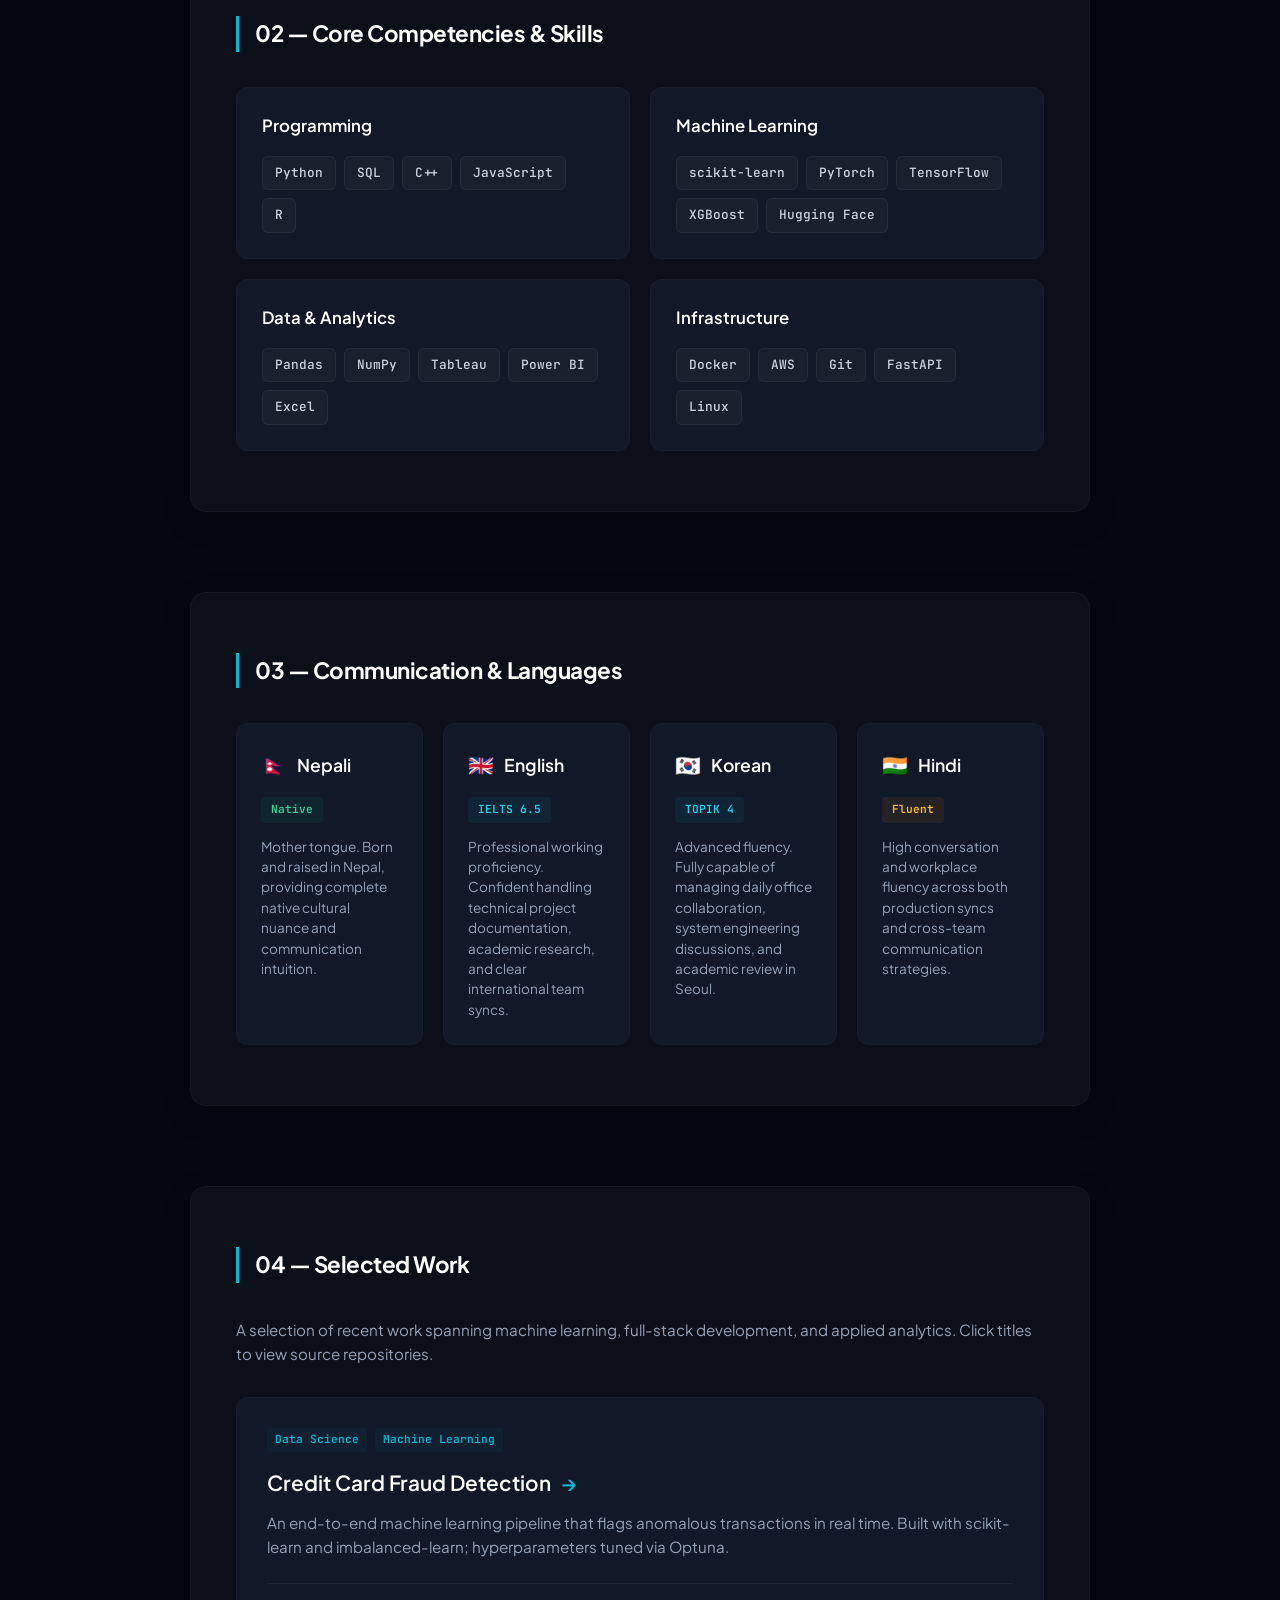
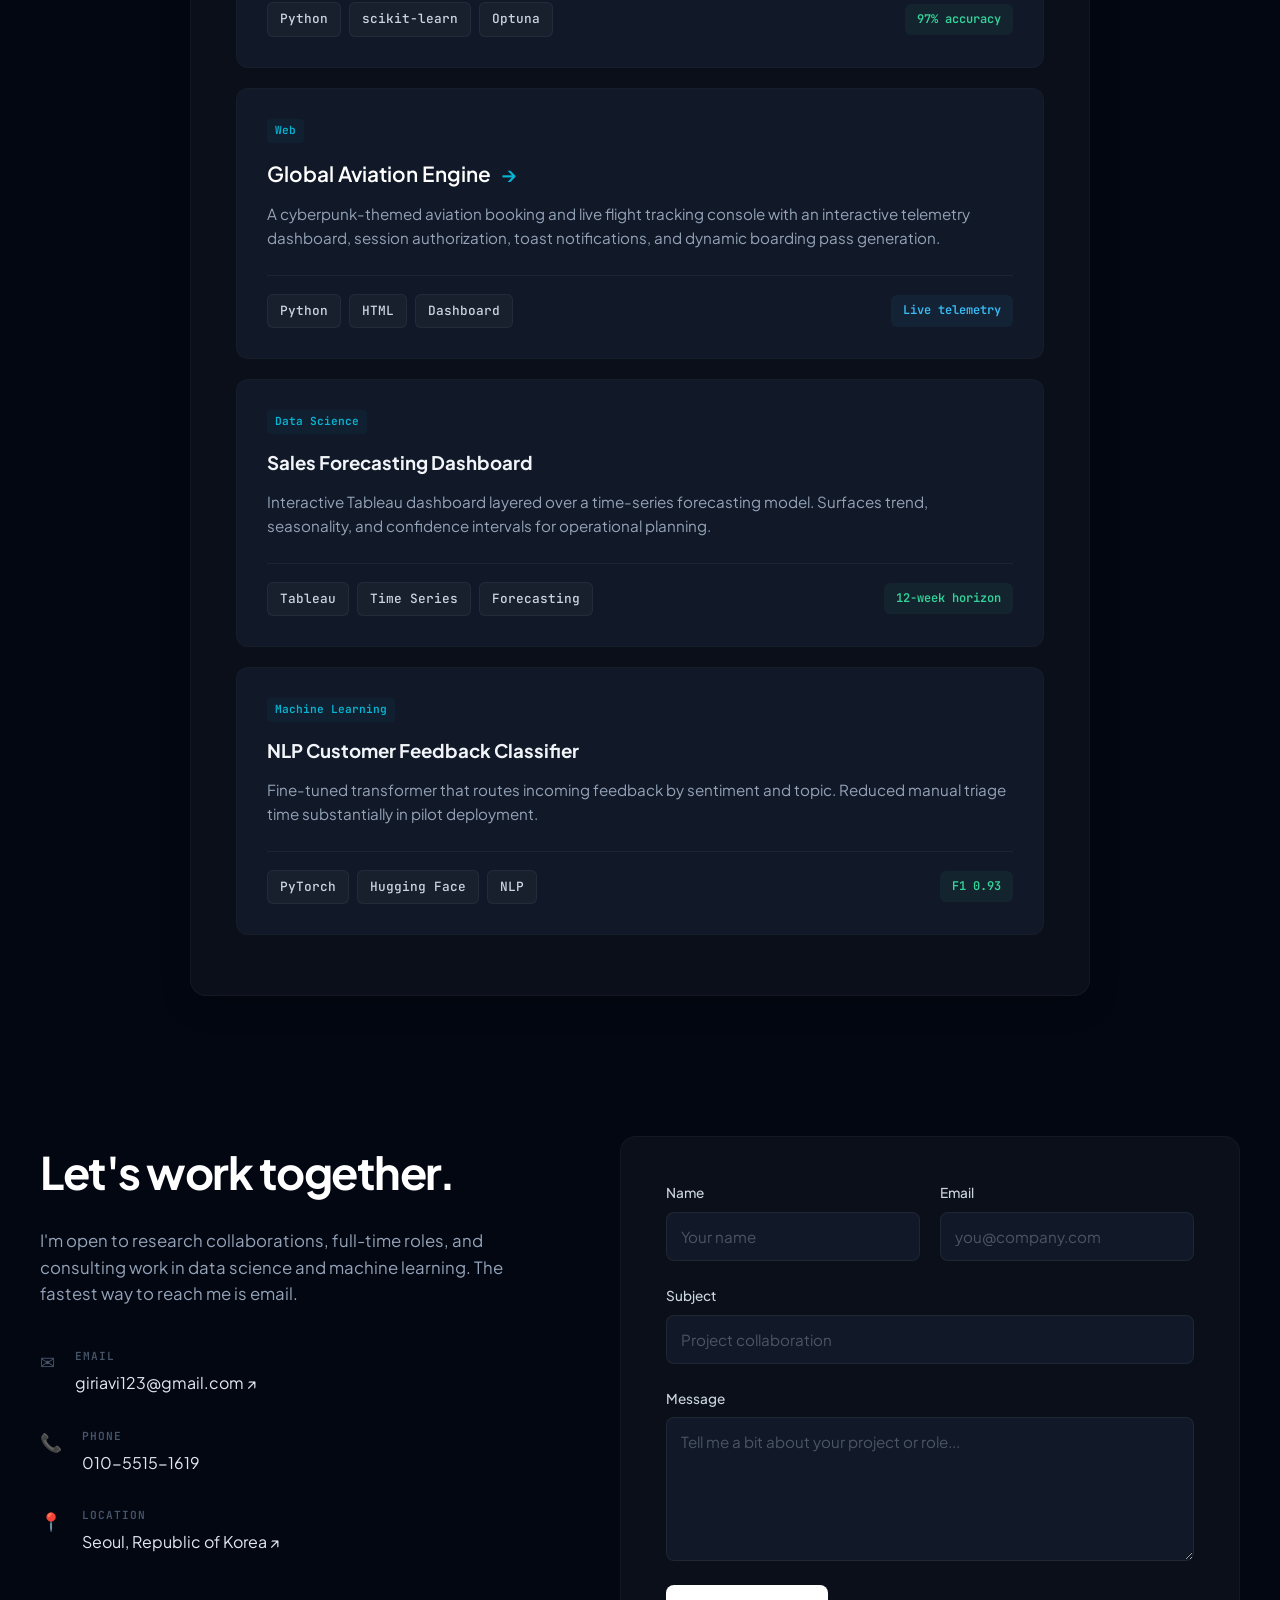
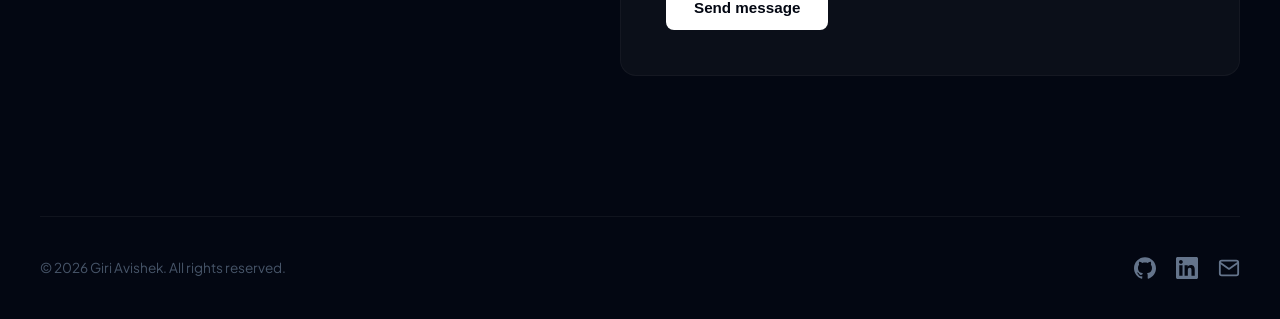
==== commit 626bef10: "Update index.html" ====
--- a/index.html
+++ b/index.html
@@ -38,7 +38,7 @@
         
         <div class="hero-sidebar">
             <div class="avatar-container">
-                <img src="./static/profile.jpg" alt="Giri Avishek Profile" class="profile-pic">
+                <img src="./static/photo.jpg" alt="Giri Avishek Profile" class="profile-pic">
             </div>
             <form action="/upload" method="post" enctype="multipart/form-data" class="upload-form">
                 <input type="file" name="file" accept="image/*" id="file-input">
--- a/static/style.css
+++ b/static/style.css
@@ -9,12 +9,12 @@
 
 html { 
     scroll-behavior: smooth; 
-    background-color: #030712; /* Rich Obsidian Base */
+    background-color: #030712; 
 }
 
 body { 
     background-color: #030712; 
-    color: #f1f5f9; /* Clean text contrast */
+    color: #f1f5f9; 
     font-family: 'Plus Jakarta Sans', -apple-system, sans-serif; 
     line-height: 1.6; 
     -webkit-font-smoothing: antialiased;
@@ -53,7 +53,7 @@
 }
 
 .nav-links a:hover { 
-    color: #06b6d4; /* Vibrant Cyan Accent */
+    color: #06b6d4; 
 }
 
 /* ==========================================================================
@@ -123,8 +123,8 @@
     width: 240px; 
     height: 240px; 
     border-radius: 50%; /* Modern Circular Framing */
-    object-fit: cover; /* Prevents image stretching */
-    object-position: center; /* Centers the focus */
+    object-fit: cover; /* Crucial: Prevents stretching */
+    object-position: center; 
     border: 2px solid rgba(6, 182, 212, 0.4); 
     box-shadow: 0 20px 40px rgba(0, 0, 0, 0.4);
 }
@@ -162,13 +162,13 @@
 .btn-save-photo:hover { background: rgba(255, 255, 255, 0.1); }
 
 /* ==========================================================================
-   5. Clean Modular Sections & General System Layout
+   5. Clean Modular Sections
    ========================================================================== */
 section { 
     max-width: 900px; 
     margin: 0 auto 80px; 
     padding: 60px 45px; 
-    background: #0b0f19; /* High contrast Dark Slate Card Container */
+    background: #0b0f19; 
     border-radius: 16px; 
     border: 1px solid rgba(255, 255, 255, 0.04); 
     box-shadow: 0 10px 30px rgba(0,0,0,0.2);
@@ -186,7 +186,7 @@
 
 .card { 
     padding: 24px; 
-    background: #111827; /* Stratified deeper nest */
+    background: #111827; 
     margin: 16px 0; 
     border-radius: 12px; 
     border: 1px solid rgba(255, 255, 255, 0.02);
@@ -206,7 +206,6 @@
     font-weight: 600;
 }
 
-/* Minimalist technical lists styling */
 .clean-list {
     margin-top: 14px;
     list-style: none;
@@ -481,7 +480,6 @@
 }
 a.meta-link:hover { color: #06b6d4; }
 
-/* Form component frame container */
 .contact-right {
     flex: 1.2 1 500px;
     background: #0b0f19;
@@ -547,7 +545,7 @@
 .form-submit-btn:hover { background: #e2e8f0; }
 
 /* ==========================================================================
-   10. Global Workspace Footer Workspace Styling (SVG Logos Config)
+   10. Global Workspace Footer Workspace Styling
    ========================================================================== */
 .global-footer {
     max-width: 1200px;
@@ -577,7 +575,7 @@
 }
 
 .social-icon-link:hover { 
-    color: #06b6d4; /* Active cyan logo focus tint */
+    color: #06b6d4; 
     transform: translateY(-2px);
 }
 
